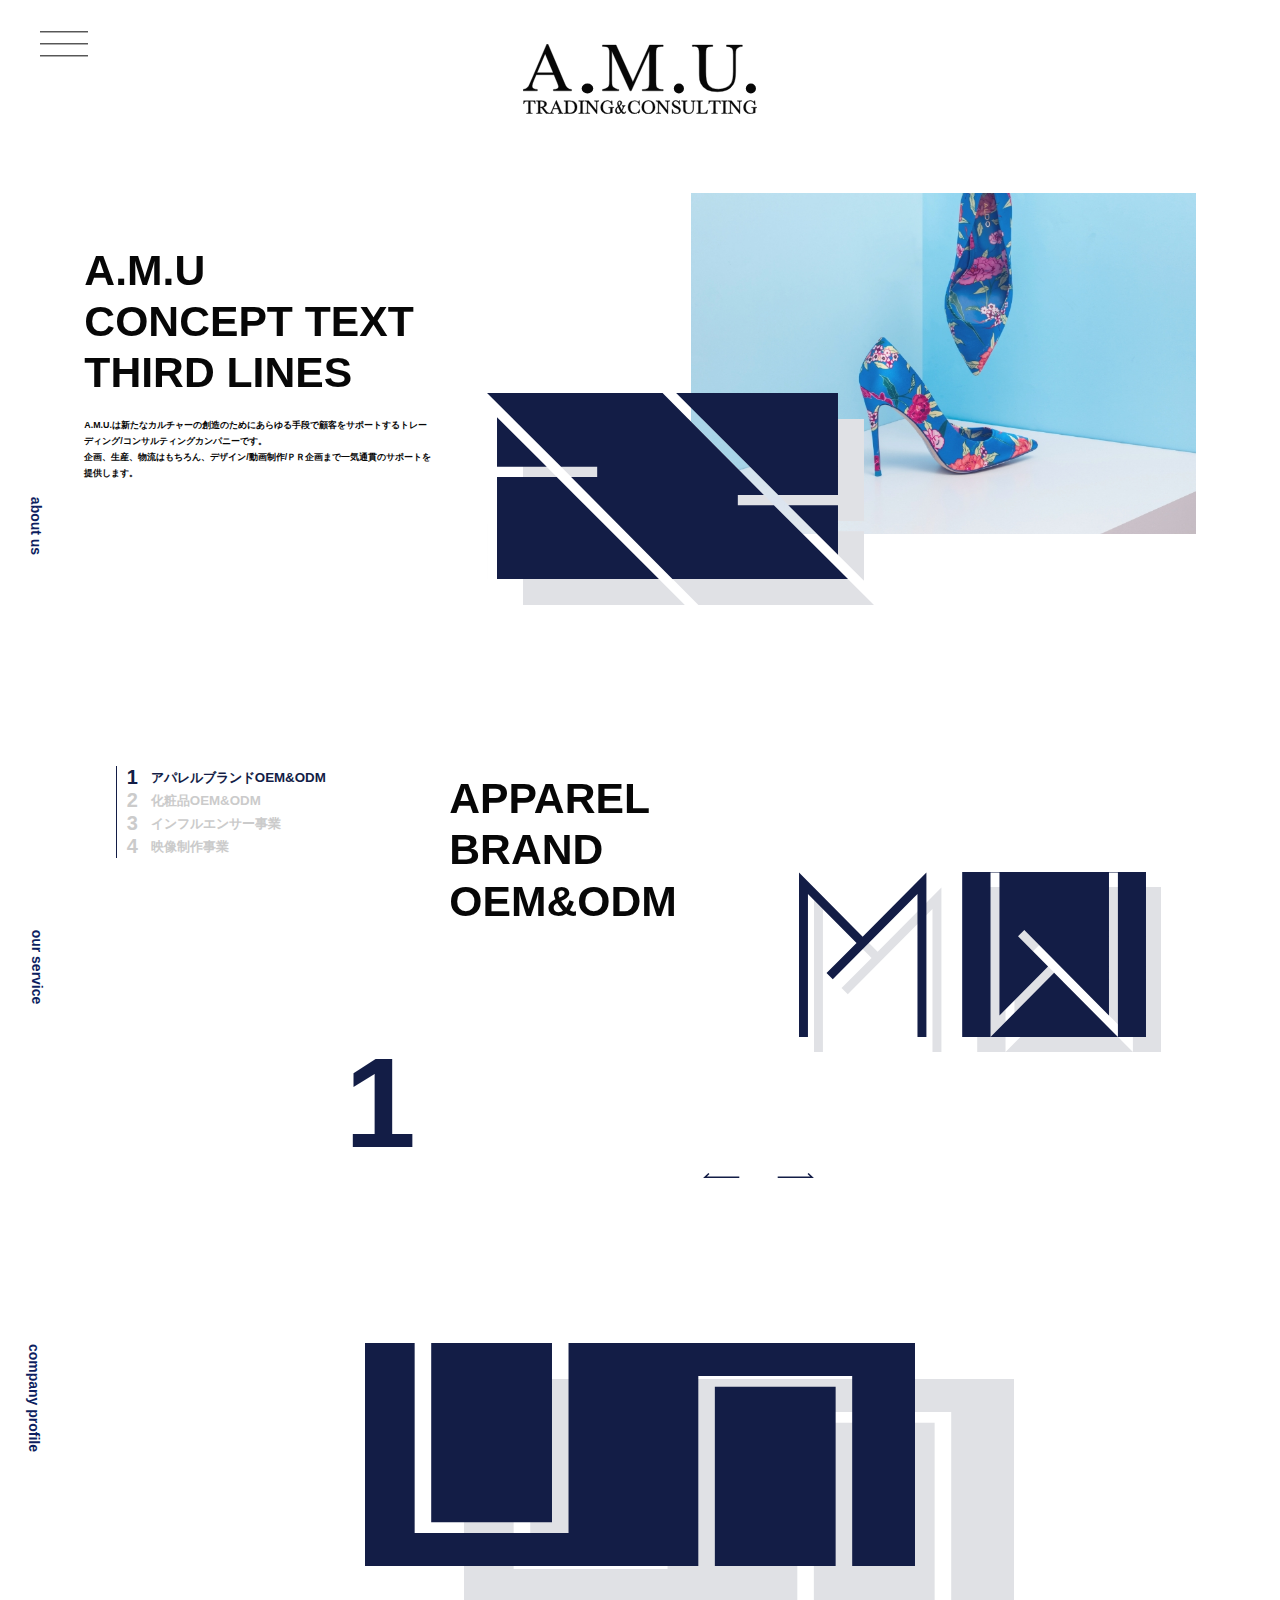
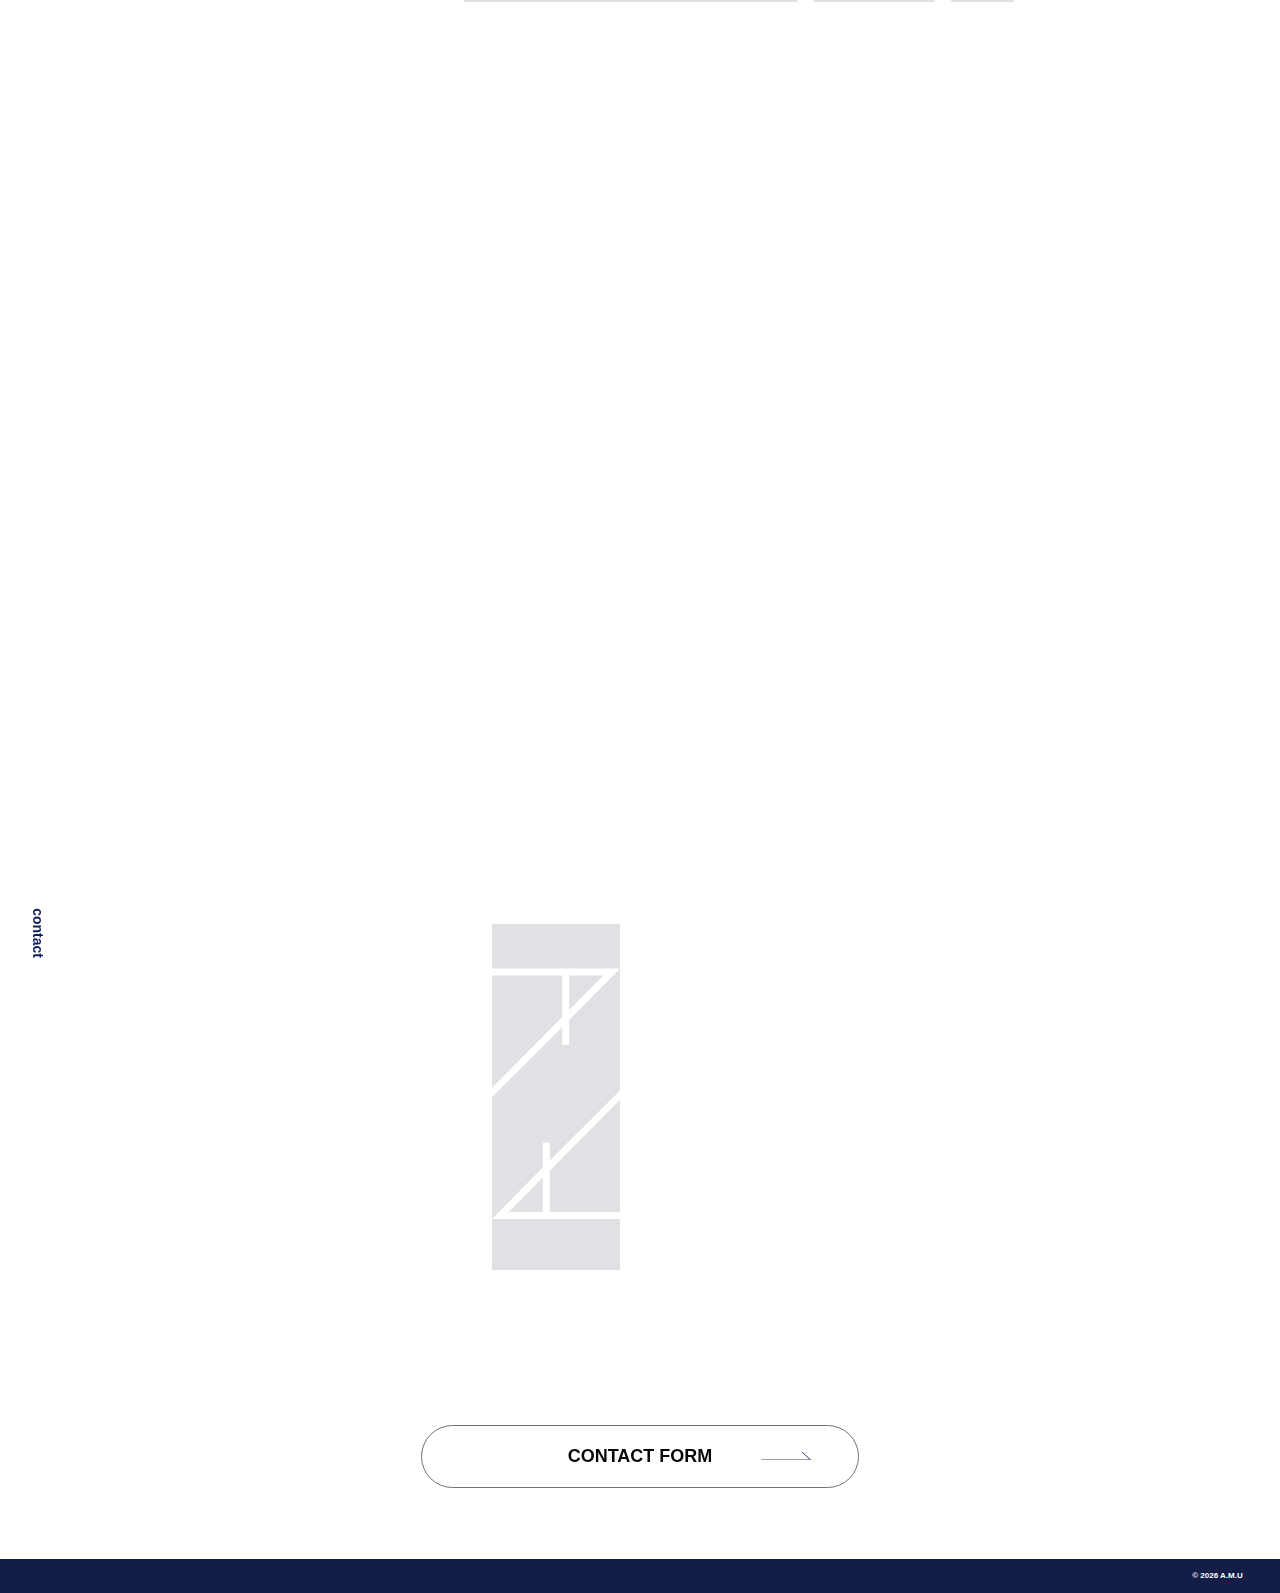
==== index.html @ b7922feb "アニメーション調整" ====
<!DOCTYPE html>
<html lang="ja" prefix="og:http://ogp.me/ns# fb:http://ogp.me/ns/fb# website:http://ogp.me/ns/website#">
<head>
    <meta charset="UTF-8">
    <meta http-equiv="X-UA-Compatible" content="IE=edge">
    <meta name="viewport" content="width=device-width, initial-scale=1.0">
    <title>A.M.U株式会社｜公式ホームページ</title>

    <link rel="stylesheet" href="assets/css/slick.css">
    <link rel="stylesheet" href="assets/css/aos.css">
    <link rel="stylesheet" href="assets/css/application.css">
    <link rel="stylesheet" href="assets/css/style.css">

    <meta name="description" content="A.M.U.は新たなカルチャーの創造のためにあらゆる手段で顧客をサポートするトレーディング/コンサルティングカンパニーです。企画、生産、物流はもちろん、デザイン/動画制作/ＰＲ企画まで一気通貫のサポートを提供します。" />
    <link rel="apple-touch-icon" sizes="180x180" href="asset/img/favicon/apple-touch-icon.png">
    <link rel="icon" type="image/png" sizes="32x32" href="asset/img/favicon/favicon-32x32.png">
    <link rel="icon" type="image/png" sizes="16x16" href="asset/img/favicon/favicon-16x16.png">
    <link rel="manifest" href="asset/img/favicon/site.webmanifest">
    <link rel="mask-icon" href="asset/img/favicon/safari-pinned-tab.svg" color="#000000">
    <meta name="msapplication-TileColor" content="#ffffff">
    <meta name="theme-color" content="#ffffff">

    <meta property="og:locale" content="ja_JP" />
    <meta property="og:type" content="website" />
    <meta property="og:title" content="A.M.U株式会社｜公式ホームページ" />
    <meta property="og:description" content="A.M.U.は新たなカルチャーの創造のためにあらゆる手段で顧客をサポートするトレーディング/コンサルティングカンパニーです。企画、生産、物流はもちろん、デザイン/動画制作/ＰＲ企画まで一気通貫のサポートを提供します。" />
    <meta property="og:url" content="index.html" />
    <meta property="og:site_name" content="A.M.U株式会社｜公式ホームページ" />
    <meta property="og:image" content="https://wevies.net/manekineko/asset/img/OGP.jpg" />
    <meta property="og:image:secure_url" content="https://wevies.net/manekineko/asset/img/OGP.jpg" />
    <meta property="og:image:width" content="1200" />
    <meta property="og:image:height" content="630" />
    <meta name="twitter:card" content="summary_large_image" />
    <meta name="twitter:description" content="A.M.U.は新たなカルチャーの創造のためにあらゆる手段で顧客をサポートするトレーディング/コンサルティングカンパニーです。企画、生産、物流はもちろん、デザイン/動画制作/ＰＲ企画まで一気通貫のサポートを提供します。" />
    <meta name="twitter:title" content="A.M.U株式会社｜公式ホームページ" />
    <meta name="twitter:image" content="https://wevies.net/manekineko/asset/img/OGP.jpg" />

    <script src="https://ajax.googleapis.com/ajax/libs/jquery/3.6.0/jquery.min.js"></script>
</head>
<body ontouchstart="">
    <header>
        <nav id="nav">
            <div class="nav_wrap">
                <a href="#"><img src="assets/img/logo_white.svg" alt="A.M.Uのロゴ"></a>

                <ul>
                    <li><a href="#">HOME</a></li>
                    <li><a href="#">CONCEPT</a></li>
                    <li><a href="#service">SERVICE</a></li>
                    <li><a href="#company">COMPANY</a></li>
                </ul>

                <a class="cta" href="contact/">CONTACT FOAM</a>

                <div class="link">
                    <a href="mailto:itou@amutc.jp">itou@amutc.jp</a>
                    <a href="tel:03-6695-6756">tel.03-6695-6756</a>
                </div>
            </div>
        </nav>
        <div id="hamburger">
            <span class="inner_line" id="line1"></span>
            <span class="inner_line" id="line2"></span>
            <span class="inner_line" id="line3"></span>
        </div>  
    </header>

    <main>
        <section id="about">
            <h1><img src="assets/img/logo_black.svg" alt="A.M.Uのロゴ"></h1>
            <div class="wrap">
                <div class="left">
                    <h2 data-aos="fade-up" data-aos-duration="1500" data-aos-easing="ease-out">
                        A.M.U
                        <br/>CONCEPT TEXT
                        <br/>THIRD LINES 
                    </h2>
                    <p>A.M.U.は新たなカルチャーの創造のためにあらゆる手段で顧客をサポートするトレーディング/コンサルティングカンパニーです。
                        <br/>企画、生産、物流はもちろん、デザイン/動画制作/ＰＲ企画まで一気通貫のサポートを提供します。</p>
                </div>

                <div class="right" data-aos="fade-left" data-aos-duration="1500" data-aos-easing="ease-out">

                </div>
            </div>
        </section>

        <section id="service">
            <div class="slider">
                <div class="slide slide01">
                    <div class="left">
                        <h2 data-aos="fade-left" data-aos-duration="500" data-aos-easing="ease-out">
                            APPAREL
                            <br/>BRAND
                            <br/>OEM&ODM
                        </h2>
                        <img data-aos="fade-left" data-aos-delay="100" data-aos-duration="500" data-aos-easing="ease-out" src="assets/img/slide001.jpg" alt="アパレルブランドOEM&ODM">
                    </div>
                    <div class="right">
                        <img class="pc_only" src="assets/img/service_symbol.svg" alt="アパレルブランドOEM&ODM">
                        <p data-aos="fade-up" data-aos-duration="1000" data-aos-easing="ease-out">アパレルにおける総合的なパートナーカンパニーです。OEMにおいては、国内外の生産拠点やデザイナーとの連携により商品の長期的な安定供給を実現しています。また、新規ブランドの立ち上げ支援、生産、デザイン、物流、PRまでの総合的なコンサルティングを行なっています。</p>
                    </div>
                </div>

                <div class="slide slide02">
                    <div class="left">
                        <h2 data-aos="fade-left" data-aos-duration="500" data-aos-easing="ease-out">
                            COSMETICS
                            <br/>BRAND
                            <br/>OEM&ODM
                        </h2>
                        <img data-aos="fade-left" data-aos-delay="100" data-aos-duration="500" data-aos-easing="ease-out"  src="assets/img/slide002.jpg" alt="化粧品OEM&ODM">
                    </div>
                    <div class="right">
                        <img class="pc_only" src="assets/img/service_symbol.svg" alt="化粧品OEM&ODM">
                        <p data-aos="fade-up" data-aos-duration="1000" data-aos-easing="ease-out">「D2Cブランド様をメインに、コンセプトヒアリングから製造、薬事チェックなども含めた総合的な支援が可能です。豊富な実績に基づいた「売れる」ためのものづくりを小ロットから可能にしています。」</p>
                    </div>
                </div>

                <div class="slide slide03">
                    <div class="left">
                        <h2 data-aos="fade-left" data-aos-duration="500" data-aos-easing="ease-out">
                            INFLUENCER
                            <br/>ARRANGE
                            <br/>MENT
                        </h2>
                        <img data-aos="fade-left" data-aos-delay="100" data-aos-duration="500" data-aos-easing="ease-out"  src="assets/img/slide003.jpg" alt="インフルエンサー事業">
                    </div>
                    <div class="right">
                        <img class="pc_only" src="assets/img/service_symbol.svg" alt="インフルエンサー事業">
                        <p data-aos="fade-up" data-aos-duration="1000" data-aos-easing="ease-out">企業様、広告主様・広告代理店様、各種イベントなどからの様々なキャスティングのオーダーに適したインフルエンサーを活用し、キャスティング・プロモーションを実現させます。</p>
                    </div>
                </div>

                <div class="slide slide04">
                    <div class="left">
                        <h2 data-aos="fade-left" data-aos-duration="500" data-aos-easing="ease-out">
                            VIDEO
                            <br/>CREATER
                            <br/>EDITER
                        </h2>
                        <img data-aos="fade-left" data-aos-delay="100" data-aos-duration="500" data-aos-easing="ease-out"  src="assets/img/slide003.jpg" alt="映像制作事業">
                    </div>
                    <div class="right">
                        <img class="pc_only" src="assets/img/service_symbol.svg" alt="映像制作事業">
                        <p data-aos="fade-up" data-aos-duration="1000" data-aos-easing="ease-out">自社チャンネル「土曜ミレニアル」の運営をはじめとするYouTube向けの動画作成、SNS向けの効果的な映像制作を行なっております。テレビ番組などの制作実績も豊富な自社制作チームが、価値を最大化するコンテンツを制作します。</p>
                        <a data-aos="fade-up" data-aos-duration="1000" data-aos-easing="ease-out" href="https://www.youtube.com/user/champara2335" target="blank" rel="noopener noreferrer"><img src="assets/img/youtube.svg" alt="土曜ミレニアル">土曜ミレニアル</a>
                    </div>
                </div>
            </div>
        </section>

        <section id="company">
            <img class="pc_only" src="assets/img/company_symbol.svg" alt="A.M.U COMPANY DETAILES">
            <div class="title">
                <h2 data-aos="fade-right" data-aos-duration="1500" data-aos-easing="ease-out">
                    A.M.U
                    <br/>COMPANY
                    <br/>DETAILES 
                </h2>

                <picture data-aos="fade-left" data-aos-duration="1500" data-aos-easing="ease-out">
                    <img src="assets/img/company_img.jpg" alt="A.M.Uの会社概要">
                </picture>
            </div>

            <div class="wrap" data-aos="fade-up" data-aos-duration="1000" data-aos-easing="ease-out" data-aos-delay="500" >
                <div>
                    <h3>社名</h3>
                    <p>株式会社 A.M.U. <br class="sp_only"/>TRADING&CONSULTING</p>
                </div>
                <div>
                    <h3>代表取締役</h3>
                    <p>久保田 篤喜</p>
                </div>
                <div>
                    <h3>住所</h3>
                    <p>東京都港区浜松町2-2-15 <br class="sp_only"/>浜松町ダイヤビル2F</p>
                </div>
                <div>
                    <h3>TEL</h3>
                    <p>03-6695-6756</p>
                </div>
                <div>
                    <h3>設立</h3>
                    <p>2020/8/21</p>
                </div>
                <!-- <div>
                    <h3>資本金</h3>
                    <p>100円</p>
                </div>
                <div>
                    <h3>従業員数</h3>
                    <p>1名</p>
                </div> -->
                <div>
                    <h3>事業内容</h3>
                    <p>
                        アパレル事業/コスメ・化粧品事業/<br class="sp_only"/>インフルエンサー事業/<br class="pc_only"/>映像制作事業
                    </p>
                </div>
                <div>
                    <h3>主要取引先</h3>
                    <p>
                        株式会社yutori<span class="pc_inline">、</span><br class="pc_only"/>株式会社MOVE<span class="pc_inline">、</span><br class="sp_only"/>株式会社GIVIN
                        <br/>コミュニティクリエーション株式会社<span class="pc_inline">、</span><br class="sp_only"/>AnyMind Group株式会社
                    </p>
                </div>
            </div>
        </section>

        <section id="contact">
            <div class="left">
                <h2 data-aos="fade-right" data-aos-duration="1500" data-aos-easing="ease-out">
                    A.M.U
                    <br/>with
                    <br/>us
                </h2>
                <picture data-aos="fade-left" data-aos-duration="1500" data-aos-easing="ease-out">
                    <source srcset="assets/img/contact_img.jpg" media="(min-width: 767px)" />
                    <img src="assets/img/contact_sp_img.jpg" alt="お問い合わせ">
                </picture>
            </div>
            
            <div class="right" data-aos="fade-up" data-aos-duration="1500" data-aos-easing="ease-out" data-aos-delay="250">
                <div>
                    <a href="mailto:itou@amutc.jp">itou@amutc.jp</a>
                    <a href="tel:03-6695-6756">tel.03-6695-6756</a>
                </div>
                <p>A.M.U.は既存事業に限らず、幅広い領域のコンサルティンを全力でおこないます。お取引のご相談やお問い合わせをお気軽にご連絡ください。</p>
            </div>
        </section>

        <a class="contact" href="contact/">CONTACT FORM</a>
    </main>
    <footer>
        <p>&copy; <script type="text/javascript">document.write(new Date().getFullYear());</script> A.M.U</p>
    </footer>

    <script type="text/javascript" src="assets/js/menu.js"></script>
    <script type="text/javascript" src="assets/js/slick.min.js"></script>
    <script type="text/javascript" src="assets/js/slider.js"></script>
    <script type="text/javascript" src="assets/js/aos.js"></script>
    <script type="text/javascript" src="assets/js/main.js"></script>
</body>
</html>
---- assets/css/application.css ----
@charset "UTF-8";
html{
    font-size: 0.5208vw;
    scroll-behavior: smooth;
    overflow-x: hidden;
}

body{
    overflow: hidden;
}

body, h1, h2, h3, h4, h5, p, ul{
    margin: 0;
    padding: 0;
    font-family: "Hiragino Sans W3", "Hiragino Kaku Gothic ProN", "ヒラギノ角ゴ ProN W3", "メイリオ", "Meiryo", "ＭＳ Ｐゴシック", "MS PGothic", sans-serif, "HGGothicE";
}

h2{
    font-size: 6.4rem;
    font-weight: bold;
    color: #070707;
    line-height: 1.2;
    font-family: Arial, Helvetica, sans-serif;
}

p{
    font-size: 1.33rem;
    color: #070707;
    line-height: 1.8;
    font-weight: bold;
}

li{
    list-style: none;
}

a{
    text-decoration: none;
}

.pc_only{
    display: block;
}

.sp_only{
    display: none;
}

.pc_inline{
    display: inline;
}

.pc_flex{
    display: flex;
}

.sp_flex{
    display: none;
}

header{
    position: fixed;
    top: 0;
    left: 0;
    padding-top: 2rem;
    padding-left: 4rem;
    z-index: 10000;
}

#hamburger {
    width: 11.2rem;
    height: 9rem;
    transition: all 1s ease-out;
    position: relative;
    z-index: 1;
}

.inner_line {
    display: block;
    position: absolute;
    right: 50%;
    transform: translate(50%, 50%);
    bottom: 50%;
    width: 7.2rem;
    height: .1rem;
    background: #070707;
    transition: all 1s ease-out;
}

/* .inner_line::before, .inner_line:after{
    position: absolute;
    content: "";
    height: .1rem;
    width: 3.2rem;
    background: #070707;
    transition: all 1s ease-out;
}

.inner_line::before{
    left: -4rem;
}

.inner_line::after{
    right: -4rem;
} */

#line1 {
    top: 30%;
}

#line2 {
    top: 50%;
}

#line3 {
    bottom: 30%;
}

.in{
    transform: translateX(-100%);
    opacity: 1 !important;
}

.line_1,.line_2,.line_3{
    background: white;
    z-index: 100;
    transition: all 1s ease-out;
}

.line_1::before,.line_2::before,.line_3::before, .line_1::after,.line_2::after,.line_3::after{
    background: white;
    transition: all 1s ease-out;
}

.line_1 {
    transform: translate(3rem, 1.75rem) rotate(-45deg);
    top: 0;
}

.line_2 {
    opacity: 0;
}

.line_3 {
    transform: translate(3rem, -1.75rem) rotate(45deg);
    bottom: 0;
}

#nav{
    padding: 0;
    position: fixed;
    width: 100%;
    height: 100vh;
    right: -100%;
    top:  0;
    background: #131D46;
    transition: all .7s ease-in-out;
    z-index: 1;
    opacity: 0;
    overflow: hidden;
    box-shadow: inset 0 .3rem .6rem rgba(0, 0, 0, 16%);
}

#nav .nav_wrap{
    width: 25.31%;
    margin: 6.58rem auto;
}

#nav .nav_wrap img{
    width: 35rem;
    margin-bottom: 11.5rem;
    margin-left: 50%;
    transform: translateX(-50%);
}

#nav .nav_wrap ul{
    width: fit-content;
    margin: auto;
    transform: translateX(2rem);
}

#nav .nav_wrap ul li{
    margin-bottom: 6.3rem;
    transition: all .2s ease-in-out;
    position: relative;
}

#nav .nav_wrap ul li:hover{
    opacity: .5;
    transition: all .3s ease-in-out;
}

#nav .nav_wrap ul li::before{
    position: absolute;
    font-size: 1.6rem;
    font-weight: bold;
    font-family: Arial, Helvetica, sans-serif;
    color: white;
    transform: rotateZ(90deg) translate(-25%, 25%);
    top: 50%;
    left: -5.5rem;
    width: min-content;
}

#nav .nav_wrap ul li:first-child::before{
    content: "site\Ahome";
}

#nav .nav_wrap ul li:nth-child(2)::before{
    content: "about\Aus";
}

#nav .nav_wrap ul li:nth-child(3)::before{
    content: "our\Aservice";
}

#nav .nav_wrap ul li:last-child::before{
    content: "company\Aprofile";
}

#nav .nav_wrap ul li a{
    font-size: 4.9rem;
    font-family: "游明朝", YuMincho, "Hiragino Mincho ProN W3", "ヒラギノ明朝 ProN W3", "Hiragino Mincho ProN", "HG明朝E", "ＭＳ Ｐ明朝", "ＭＳ 明朝", serif;
    color: white;
    font-weight: normal;
}

#nav .nav_wrap .cta{
    display: block;
    text-align: center;
    width: 100%;
    background: white;
    padding: 2.4rem 0;
    font-size: 2rem;
    font-weight: bold;
    font-family: Arial, Helvetica, sans-serif;
    color: #131D46;
    border-radius: 5rem;
    position: relative;
    margin-bottom: 4rem;
    border: solid .15rem #131D46;
    transition: all .2s ease-in-out;
}

#nav .nav_wrap .cta:hover{
    color: white;
    background: #131D46;
    border: solid .15rem white;
    transition: all .3s ease-in-out;
}

#nav .nav_wrap .cta::before{
    position: absolute;
    content: "";
    width: 6.36rem;
    height: 1.1rem;
    top: 50%;
    right: 4rem;
    transform: translateY(-50%);
    background: url("../img/arrow.svg")no-repeat center center/contain;
    transition: all .2s ease-in-out;
}

#nav .nav_wrap .cta:hover::before{
    background: url("../img/arrow_white.svg")no-repeat center center/contain;
    transition: all .3s ease-in-out;
    right: 2.5rem;
}

#nav .nav_wrap .link{
    display: flex;
    justify-content: center;
    align-items: center;
}

#nav .nav_wrap .link a{
    font-size: 2rem;
    font-weight: bold;
    color: white;
    font-family: Arial, Helvetica, sans-serif;
    transition: all .2s ease-in-out;
}

#nav .nav_wrap .link a:hover{
    opacity: .5;
    transition: all .3s ease-in-out;
}

#nav .nav_wrap .link a:first-child{
    margin-right: 3.15rem;
    padding-right: 3.15rem;
    border-right: solid .15rem white;
}

footer{
    background: #131D46;
    padding: 1.5rem 0;
}

footer p{
    font-size: 1.2rem;
    font-weight: bold;
    text-align: right;
    margin-right: 5.6rem;
    color: white;
    font-family: Arial, Helvetica, sans-serif;
}

@media screen and (max-width: 1024px){
    #nav .nav_wrap ul li::before{
        left: -8rem;
    }

}

@media screen and (max-width: 767px){
    html{
        font-size: 2.667vw;
    }

    h2{
        font-size: 2.8rem;
    }

    p{
        font-size: 1.3rem;
    }

    .pc_only{
        display: none !important;
    }
    
    .sp_only{
        display: block;
    }

    .pc_flex{
        display: none !important;
    }

    .sp_flex{
        display: flex;
    }

    .pc_inline{
        display: none;
    }

    .sp_inline{
        display: inline;
    }

    header{
        padding-top: 0;
        padding-left: 1.25rem;
    }
    
    #hamburger {
        width: 4.9rem;
        height: 4rem;
    }

    .inner_line{
        width: 1.4rem;
    }

    .inner_line::before, .inner_line:after{
        width: 1.4rem;
    }

    .inner_line::before{
        left: -2rem;
    }

    .inner_line::after{
        right: -2rem;
    }

    .line_1{
        transform: translate(1rem, 1.7rem) rotate(-45deg);
    }

    .line_3 {
        transform: translate(1rem, .2rem) rotate(45deg);
    }

    #nav .nav_wrap{
        width: 85.33%;
        margin: 4.85rem auto;
    }

    #nav .nav_wrap img{
        width: 16.224rem;
        margin-bottom: 5rem;
    }

    #nav .nav_wrap ul li{
        margin-bottom: 4.2rem;
    }

    #nav .nav_wrap ul li a{
        font-size: 2.7rem;
    }

    #nav .nav_wrap ul li::before{
        font-size: 1.2rem;
        left: -4.5rem;
    }

    #nav .nav_wrap .cta{
        padding: 1.25rem 0;
        font-size: 1.2rem;
        width: 90%;
        margin: 0 auto 5.15rem;
    }

    #nav .nav_wrap .cta::before{
        width: 3.6rem;
        height: .6rem;
        right: 2.5rem;
    }

    #nav .nav_wrap .link a{
        font-size: 1.4rem;
    }

    #nav .nav_wrap .link a:first-child{
        margin-right: 1.35rem;
        padding-right: 1.35rem;
        border-right: solid 0.05rem white;
    }

    footer{
        background: none;
        padding: .9rem 0;
    }

    footer p{
        color: #070707;
        margin-right: 1.2rem;
    }
}
---- assets/css/style.css ----
@charset "UTF-8";

#about{
    margin: 6.58rem 0 34.8rem;
    position: relative;
}

#about::before{
    content: "about us";
    position: absolute;
    font-size: 2.1rem;
    font-weight: bold;
    font-family: Arial, Helvetica, sans-serif;
    color: #0D1E5F;
    transform: rotateZ(90deg);
    bottom: 0;
    left: 1rem;
}

#about h1{
    display: flex;
    justify-content: center;
    align-items: center;
    width: 100%;
    margin-bottom: 11.77rem;
}

#about h1 img{
    width: 35.1rem;
}

#about .wrap{
    width: 86.82%;
    margin: auto;
    display: flex;
    justify-content: space-between;
    align-items: center;
}

#about .wrap .left{
    width: 31.55%;
}

#about .wrap .left h2{
    margin-bottom: 3rem;
}

#about .wrap .right{
    width: 75.7rem;
    height: 51.2rem;
    background: url("../img/about_img.jpg")no-repeat center center/cover;
    position: relative;
}

#about .wrap .right::before{
    content: "";
    position: absolute;
    width: 54.3rem;
    height: 27.95rem;
    top: 30rem;
    left: -30.7rem;
    filter: drop-shadow(4rem 4rem #E0E1E5);
    background: url("../img/about_symbol.svg")no-repeat center center/contain;
}

/* service */
#service{
    margin-bottom: 28.6rem;
    position: relative;
}

#service::before{
    content: "our service";
    position: absolute;
    font-size: 2.1rem;
    font-weight: bold;
    font-family: Arial, Helvetica, sans-serif;
    color: #0D1E5F;
    transform: rotateZ(90deg);
    top: 50%;
    left: 0;

}

#service .slider{
    width: 64.9%;
    margin-right: 0;
    margin-left: auto;
}

#service .slider .slick-list{
    overflow: visible;
}

#service .slider .slide{
    display: flex;
    justify-content: flex-start;
    align-items: flex-end;
    position: relative;
    transition: all .5s ease-in-out;
}

#service .slider .slide::before{
    position: absolute;
    font-size: 19.2rem;
    color: #131D46;
    font-family: Arial, Helvetica, sans-serif;
    font-weight: bold;
    bottom: 1rem;
    left: -15.7rem;
    transform: translateY(25%);
}

#service .slider .slide01::before{
    content: "1";
}

#service .slider .slide02::before{
    content: "2";
}

#service .slider .slide03::before{
    content: "3";
}

#service .slider .slide04::before{
    content: "4";
}

.slick-arrow{
    background: none;
    border: none;
}

.slick-arrow:before{
    content:"";
    position: absolute;
    width: 5.59rem;
    height: 3rem;
    bottom: -5rem;
    left: 35%;
    cursor: pointer;
}

.slick-next:before{
    background: url("../img/slide_next.svg")no-repeat center center/contain;
    transform: translateX(100%);
}

.slick-prev:before{
    background: url("../img/slide_prev.svg")no-repeat center center/contain;
    transform: translateX(-100%);
}

.slick-dots{
    border-left: solid .25rem #131D46;
    padding-left: 1.45rem;
    position: absolute;
    top: 0;
    left: -50rem;
}

.slick-dots li button{
    background: none;
    border: none;
    padding: 0;
    cursor: pointer;
}

.slick-dots li button:before{
    font-size: 3rem;
    font-weight: bold;
    color: #CBCBCB;
    font-family: "Hiragino Sans W3", "Hiragino Kaku Gothic ProN", "ヒラギノ角ゴ ProN W3", "メイリオ", "Meiryo", "ＭＳ Ｐゴシック", "MS PGothic", sans-serif, "HGGothicE";
    transition: all .2s ease-in-out;
}

.slick-dots li:nth-of-type(1) button:before{
    content: "1";
}
.slick-dots li:nth-of-type(2) button:before{
    content: "2";
}
.slick-dots li:nth-of-type(3) button:before{
    content: "3";
}
.slick-dots li:nth-of-type(4) button:before{
    content: "4";
}

.slick-dots li button:after{
    font-size: 2rem;
    font-weight: bold;
    color: #CBCBCB;
    vertical-align: text-bottom;
    font-family: "Hiragino Sans W3", "Hiragino Kaku Gothic ProN", "ヒラギノ角ゴ ProN W3", "メイリオ", "Meiryo", "ＭＳ Ｐゴシック", "MS PGothic", sans-serif, "HGGothicE";
    transition: all .2s ease-in-out;
}

.slick-dots li:nth-of-type(1) button:after{
    content: "　アパレルブランドOEM&ODM";
}
.slick-dots li:nth-of-type(2) button:after{
    content: "　化粧品OEM&ODM";
}
.slick-dots li:nth-of-type(3) button:after{
    content: "　インフルエンサー事業";
}
.slick-dots li:nth-of-type(4) button:after{
    content: "　映像制作事業";
}

.slick-dots .slick-active button::before, .slick-dots .slick-active button::after{
    color: #131D46;
    transition: all .3s ease-in-out;
}

#service .slider .slide .left{
    margin-right: 7.5rem;
}

#service .slider .slide .left h2{
    margin-bottom: 2.6rem;
}

#service .slider .slide .left img{
    width: 45rem;
}

#service .slider .slide .right{
    width: 51.95rem;
}

#service .slider .slide .right > img{
    width: 100%;
    margin-bottom: 6.74rem;
    filter: drop-shadow(2.4rem 2.4rem #E0E1E5);
}

#service .slider .slide .right a{
    font-size: 1.33rem;
    font-weight: bold;
    color: #0D1E5F;
    display: none;
    margin-top: 2rem;
    transition: all .2s ease-in-out;
}

#service .slider .slide04 .right a{
    display: block;
}

#service .slider .slide .right a:hover{
    opacity: .5;
    transition: all .3s ease-in-out;
}

#service .slider .slide .right a > img{
    display: inline;
    vertical-align: middle;
    margin-right: 1.13rem;
    width: 2.475rem;
}

/* company */
#company{
    margin-bottom: 11.8rem;
    display: flex;
    justify-content: center;
    align-items: center;
    flex-direction: column;
    position: relative;
}

#company::before{
    position: absolute;
    content: "company profile";
    font-size: 2.1rem;
    font-weight: bold;
    font-family: Arial, Helvetica, sans-serif;
    color: #0D1E5F;
    transform: rotateZ(90deg);
    top: 7rem;
    left: -3rem;
}

#company > img{
    width: 82.41rem;
    margin-bottom: 1.96rem;
    filter: drop-shadow(15rem 5.5rem #E0E1E5);
}

#company .title{
    width: 75%;
    display: flex;
    justify-content: flex-start;
    align-items: flex-end;
    margin-bottom: 7.5rem;
}

#company .title img{
    width: 28.8rem;
    margin-left: 24.5rem;
}

#company .wrap{
    width: 42.95%;
}

#company .wrap div{
    display: flex;
    justify-content: flex-start;
    align-items: flex-start;
    width: 100%;
    padding-bottom: 2rem;
    border-bottom: solid .1rem #707070;
    margin-bottom: 2rem;
}

#company .wrap div h3{
    font-size: 2rem;
    font-weight: bold;
    width: 18.6rem;
    color: #070707;
    line-height: 2.5;
}

#company .wrap div p{
    font-size: 2rem;
    font-weight: bold;
    line-height: 2.5;
}

/* contact */

#contact{
    margin-bottom: 11.5rem;
    position: relative;
    display: flex;
    justify-content: center;
    align-items: flex-end;
}

#contact::before{
    position: absolute;
    content: "contact";
    font-size: 2.1rem;
    font-weight: bold;
    font-family: Arial, Helvetica, sans-serif;
    color: #0D1E5F;
    transform: rotateZ(90deg);
    left: 2rem;
    top: 2rem;
}

#contact .left{
    position: relative;
}

#contact .left::before{
    position: absolute;
    content: "";
    width: 19.3rem;
    height: 55.7rem;
    top: 0;
    right: -16.34rem;
    background: url("../img/contact_symbol.svg")no-repeat center center/contain;
}

#contact .left h2{
    margin-bottom: 2.1rem;
}

#contact .left img{
    width: 28.4rem;
}

#contact .right{
    width: 30%;
    margin-left: 9.4rem;
}

#contact .right div{
    display: flex;
    justify-content: center;
    align-items: flex-start;
    flex-direction: column;
    margin-bottom: 1.8rem;
    margin-left: 25%
}

#contact .right div a{
    font-size: 4rem;
    font-weight: bold;
    color: #070707;
    font-family: Arial, Helvetica, sans-serif;
}

.contact{
    font-size: 2.7rem;
    font-weight: bold;
    color: #070707;
    display: block;
    width: 65.4rem;
    padding: 3rem 0;
    border: solid .15rem #707070;
    text-align: center;
    border-radius: 5rem;
    margin-bottom: 10.7rem;
    margin-left: 50%;
    transform: translateX(-50%);
    position: relative;
    transition: all .2s ease-in-out;
    font-family: Arial, Helvetica, sans-serif;
}

.contact::before{
    position: absolute;
    content: "";
    width: 8.152rem;
    height: 1.356rem;
    top: 50%;
    right: 6.62rem;
    transform: translateY(-50%);
    background: url("../img/arrow.svg")no-repeat center center/contain;
    transition: all .3s ease-in-out;
}

.contact:hover{
    background: #070707;
    color: white;
    transition: all .3s ease-in-out;
}

.contact:hover::before{
    right: 3rem;
    transition: all .3s ease-in-out;
    background: url("../img/arrow_white.svg")no-repeat center center/contain;
}

@media screen and (max-width: 1024px){

}

@media screen and (max-width: 767px){
    #about{
        margin: 4.85rem 0 10.4rem;
    }

    #about::before{
        font-size: 1.2rem;
        bottom: unset;
        top: 11rem;
        left: -.75rem;
    }

    #about h1{
        margin-bottom: 4.27rem;
    }

    #about h1 img{
        width: 16.224rem;
    }

    #about .wrap{
        width: 85.33%;
        flex-direction: column-reverse;
    }

    #about .wrap .right{
        width: 24.4rem;
        height: 16.5rem;
        transform: translateX(2rem);
    }

    #about .wrap .right::before{
        width: 20.9rem;
        height: 10.75rem;
        top: unset;
        bottom: 0;
        left: unset;
        right: -2rem;
        transform: translateY(50%);
        filter: drop-shadow(2.4rem 2.4rem #E0E1E5);
    }

    #about .wrap .left{
        width: 100%;
        margin-top: 6.8rem;
    }

    #about .wrap .left h2{
        margin-bottom: 1.4rem;
    }

    /* service */

    #service{
        margin-bottom: 8.6rem;
    }

    #service::before{
        font-size: 1.2rem;
        font-weight: bold;
        font-family: Arial, Helvetica, sans-serif;
        color: #0D1E5F;
        transform: rotateZ(90deg) translateX(50%);
        top: 0;
        left: -1.5rem;
    }

    #service::after{
        content: "";
        position: absolute;
        width: 18.9rem;
        height: 8.4rem;
        top: 4.5rem;
        right: 0;
        transform: translateX(30%);
        background: url("../img/service_symbol_sp.svg")no-repeat center center/contain;
    }

    #service .slider{
        width: 85.33%;
        margin: auto;
        padding-top: 10.5rem;
    }
    
    #service .slider .slide{
        display: flex;
        justify-content: flex-start;
        align-items: flex-end;
        position: relative;
        flex-direction: column;
    }
    
    #service .slider .slide::before{
        display: none;
    }
    
    .slick-arrow:before{
        width: 3.6rem;
        height: .6rem;
        bottom: -2rem;
        left: 45%;
    }
    
    .slick-dots{
        border-left: solid .15rem #131D46;
        padding-left: .5rem;
        top: 0;
        left: 0;
    }
    
    .slick-dots li button:before{
        font-size: 2rem;
    }
    
    .slick-dots li button:after{
        font-size: 1.3rem;
    }
    
    #service .slider .slide .left{
        margin-right: auto;
        display: flex;
        justify-content: center;
        align-items: flex-end;
        margin-bottom: 2.2rem;
    }
    
    #service .slider .slide .left h2{
        margin-bottom: 0;
        margin-right: 1.4rem;
    }
    
    #service .slider .slide .left img{
        width: 18.2rem;
    }
    
    #service .slider .slide .right{
        width: 100%;
    }
    
    #service .slider .slide .right > img{
        width: 100%;
        margin-bottom: 6.74rem;
    }

    /* company */
    #company{
        margin-bottom: 11.95rem;
    }

    #company::before{
        font-size: 1.2rem;
        top: 2.5rem;
    }

    #company .title{
        width: 85.33%;
        align-items: center;
        position: relative;
        margin-bottom: 9.85rem;
    }

    #company .title::before{
        position: absolute;
        content: "";
        width: 27.16rem;
        height: 10rem;
        bottom: 0;
        left: 50%;
        filter: drop-shadow( -3.5rem 2.4rem #E0E1E5);
        transform: translate(-30%, 50%);
        background: url("../img/company_symbol.svg")no-repeat center center/contain;
    }

    #company .title img {
        width: 14.5rem;
        margin-left: 1.2rem;
    }

    #company .wrap{
        width: 87.33%;
        border-top: solid .1rem #707070;
        padding-top: 1.25rem;
    }

    #company .wrap div{
        padding-bottom: 1.25rem;
        margin-bottom: 1.25rem;
        border-bottom: solid .1rem #707070;
    }

    #company .wrap div h3{
        font-size: 1.2rem;
        width: 7rem;
    }

    #company .wrap div p{
        font-size: 1.2rem;
    }

    /* contact */

    #contact{
        flex-direction: column;
        align-items: center;
        margin-bottom: 2.1rem;
    }

    #contact::before{
        font-size: 1.2rem;
        left: -.5rem;
    }

    #contact .left{
        display: flex;
        justify-content: flex-start;
        align-items: flex-end;
        margin-bottom: 7.2rem;
        width: 87.33%;
    }

    #contact .left::before{
        width: 10rem;
        height: 27.16rem;
        right: 0;
        top: unset;
        bottom: 0;
        transform: translate(25%, -10%);
    }

    #contact .left h2{
        margin-bottom: 0;
        transform: translateY(50%);
        margin-right: 5.5rem;
        margin-left: .5rem;
    }

    #contact .left img{
        width: 13.3rem;
    }

    #contact .right{
        width: 87.33%;
        margin: auto;
        display: flex;
        justify-content: center;
        align-items: flex-start;
        flex-direction: column-reverse;
    }

    #contact .right div{
        margin-top: 3.4rem;
        margin-bottom: auto;
        align-items: flex-start;
        margin-left: 0;
    }

    #contact .right div a{
        font-size: 2.8rem;
    }

    .contact{
        font-size: 1.2rem;
        width: 76.8%;
        padding: 1.25rem 0;
        border: solid .05rem #707070;
        margin-bottom: 3rem;
    }

    .contact::before{
        width: 3.591rem;
        height: .6rem;
        right: 3rem;
    }

    .contact:hover::before{
        right: 1rem;
    }
}
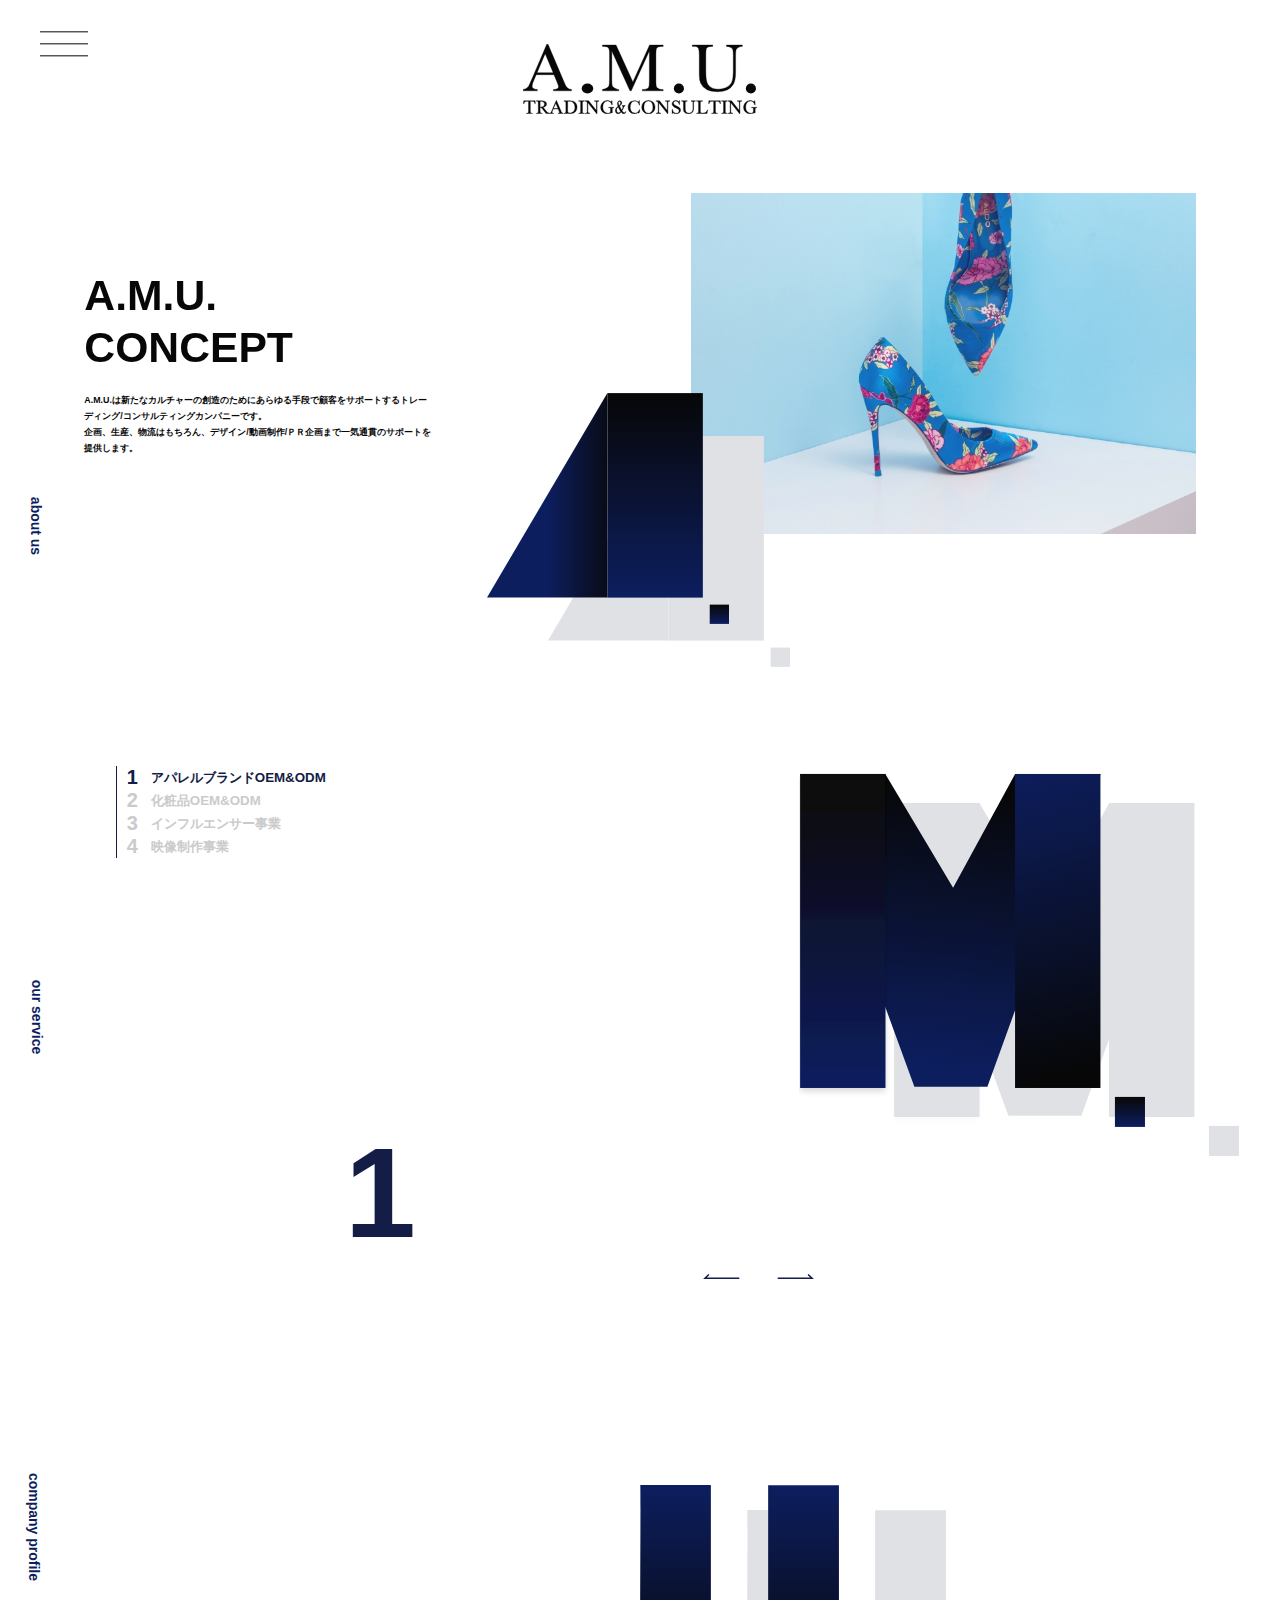
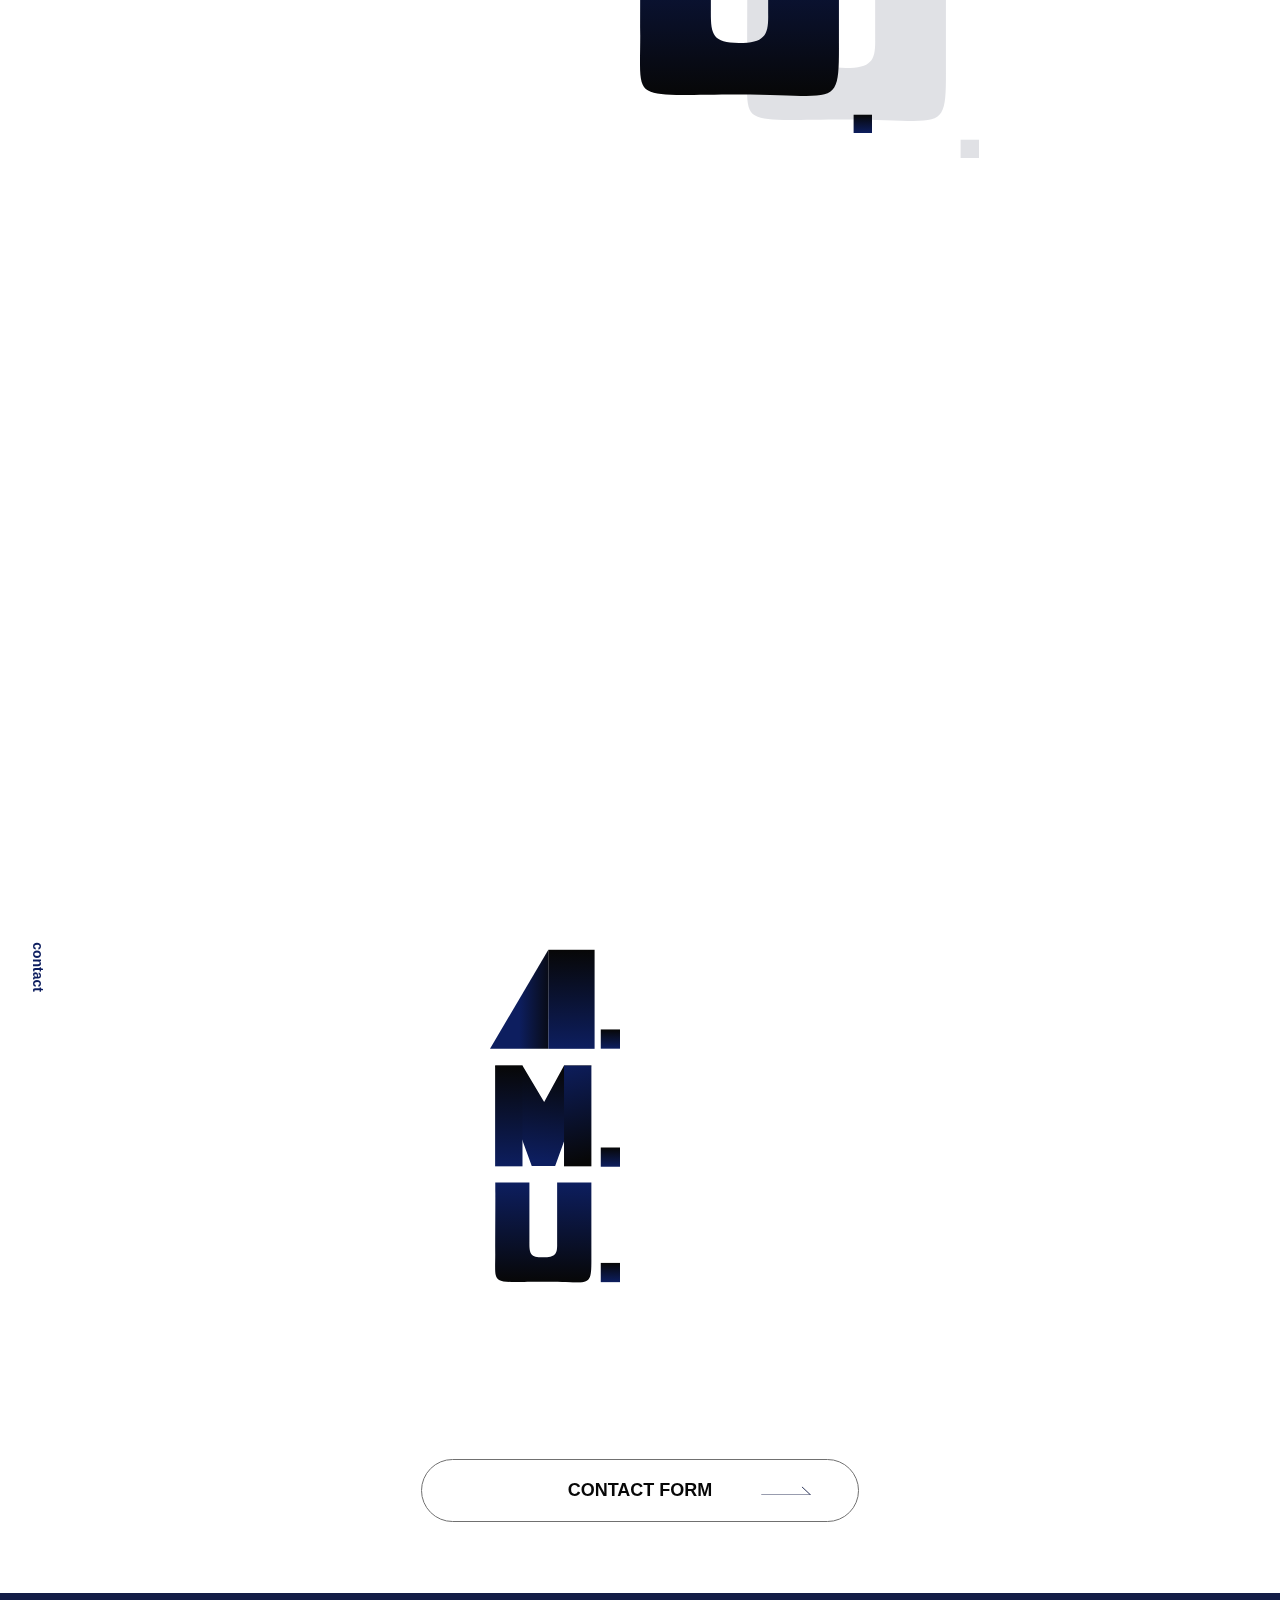
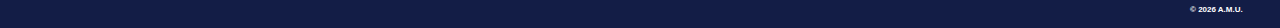
==== commit 1bb68a6c: "修正点反映" ====
--- a/index.html
+++ b/index.html
@@ -4,7 +4,7 @@
     <meta charset="UTF-8">
     <meta http-equiv="X-UA-Compatible" content="IE=edge">
     <meta name="viewport" content="width=device-width, initial-scale=1.0">
-    <title>A.M.U株式会社｜公式ホームページ</title>
+    <title>A.M.U.株式会社｜公式ホームページ</title>
 
     <link rel="stylesheet" href="assets/css/slick.css">
     <link rel="stylesheet" href="assets/css/aos.css">
@@ -22,17 +22,17 @@
 
     <meta property="og:locale" content="ja_JP" />
     <meta property="og:type" content="website" />
-    <meta property="og:title" content="A.M.U株式会社｜公式ホームページ" />
+    <meta property="og:title" content="A.M.U.株式会社｜公式ホームページ" />
     <meta property="og:description" content="A.M.U.は新たなカルチャーの創造のためにあらゆる手段で顧客をサポートするトレーディング/コンサルティングカンパニーです。企画、生産、物流はもちろん、デザイン/動画制作/ＰＲ企画まで一気通貫のサポートを提供します。" />
     <meta property="og:url" content="index.html" />
-    <meta property="og:site_name" content="A.M.U株式会社｜公式ホームページ" />
+    <meta property="og:site_name" content="A.M.U.株式会社｜公式ホームページ" />
     <meta property="og:image" content="https://wevies.net/manekineko/asset/img/OGP.jpg" />
     <meta property="og:image:secure_url" content="https://wevies.net/manekineko/asset/img/OGP.jpg" />
     <meta property="og:image:width" content="1200" />
     <meta property="og:image:height" content="630" />
     <meta name="twitter:card" content="summary_large_image" />
     <meta name="twitter:description" content="A.M.U.は新たなカルチャーの創造のためにあらゆる手段で顧客をサポートするトレーディング/コンサルティングカンパニーです。企画、生産、物流はもちろん、デザイン/動画制作/ＰＲ企画まで一気通貫のサポートを提供します。" />
-    <meta name="twitter:title" content="A.M.U株式会社｜公式ホームページ" />
+    <meta name="twitter:title" content="A.M.U.株式会社｜公式ホームページ" />
     <meta name="twitter:image" content="https://wevies.net/manekineko/asset/img/OGP.jpg" />
 
     <script src="https://ajax.googleapis.com/ajax/libs/jquery/3.6.0/jquery.min.js"></script>
@@ -67,13 +67,12 @@
 
     <main>
         <section id="about">
-            <h1><img src="assets/img/logo_black.svg" alt="A.M.Uのロゴ"></h1>
+            <h1><img src="assets/img/logo_black.svg" alt="A.M.U.のロゴ"></h1>
             <div class="wrap">
                 <div class="left">
                     <h2 data-aos="fade-up" data-aos-duration="1500" data-aos-easing="ease-out">
-                        A.M.U
-                        <br/>CONCEPT TEXT
-                        <br/>THIRD LINES 
+                        A.M.U.
+                        <br/>CONCEPT
                     </h2>
                     <p>A.M.U.は新たなカルチャーの創造のためにあらゆる手段で顧客をサポートするトレーディング/コンサルティングカンパニーです。
                         <br/>企画、生産、物流はもちろん、デザイン/動画制作/ＰＲ企画まで一気通貫のサポートを提供します。</p>
@@ -151,16 +150,16 @@
         </section>
 
         <section id="company">
-            <img class="pc_only" src="assets/img/company_symbol.svg" alt="A.M.U COMPANY DETAILES">
+            <img class="pc_only" src="assets/img/company_symbol.svg" alt="A.M.U. COMPANY DETAILES">
             <div class="title">
                 <h2 data-aos="fade-right" data-aos-duration="1500" data-aos-easing="ease-out">
-                    A.M.U
+                    A.M.U.
                     <br/>COMPANY
                     <br/>DETAILES 
                 </h2>
 
                 <picture data-aos="fade-left" data-aos-duration="1500" data-aos-easing="ease-out">
-                    <img src="assets/img/company_img.jpg" alt="A.M.Uの会社概要">
+                    <img src="assets/img/company_img.jpg" alt="A.M.U.の会社概要">
                 </picture>
             </div>
 
@@ -202,7 +201,7 @@
                 <div>
                     <h3>主要取引先</h3>
                     <p>
-                        株式会社yutori<span class="pc_inline">、</span><br class="pc_only"/>株式会社MOVE<span class="pc_inline">、</span><br class="sp_only"/>株式会社GIVIN
+                        株式会社yutori<span class="pc_inline">、</span><br class="sp_only"/>株式会社MOVE<span class="pc_inline">、</span><br class="sp_only"/>株式会社GIVIN
                         <br/>コミュニティクリエーション株式会社<span class="pc_inline">、</span><br class="sp_only"/>AnyMind Group株式会社
                     </p>
                 </div>
@@ -212,7 +211,7 @@
         <section id="contact">
             <div class="left">
                 <h2 data-aos="fade-right" data-aos-duration="1500" data-aos-easing="ease-out">
-                    A.M.U
+                    A.M.U.
                     <br/>with
                     <br/>us
                 </h2>
@@ -227,14 +226,14 @@
                     <a href="mailto:itou@amutc.jp">itou@amutc.jp</a>
                     <a href="tel:03-6695-6756">tel.03-6695-6756</a>
                 </div>
-                <p>A.M.U.は既存事業に限らず、幅広い領域のコンサルティンを全力でおこないます。お取引のご相談やお問い合わせをお気軽にご連絡ください。</p>
+                <p>A.M.U.は既存事業に限らず、幅広い領域のコンサルティングを全力でおこないます。お取引のご相談やお問い合わせをお気軽にご連絡ください。</p>
             </div>
         </section>
 
         <a class="contact" href="contact/">CONTACT FORM</a>
     </main>
     <footer>
-        <p>&copy; <script type="text/javascript">document.write(new Date().getFullYear());</script> A.M.U</p>
+        <p>&copy; <script type="text/javascript">document.write(new Date().getFullYear());</script> A.M.U.</p>
     </footer>
 
     <script type="text/javascript" src="assets/js/menu.js"></script>
--- a/assets/css/style.css
+++ b/assets/css/style.css
@@ -48,24 +48,24 @@
 #about .wrap .right{
     width: 75.7rem;
     height: 51.2rem;
-    background: url("../img/about_img.jpg")no-repeat center center/cover;
+    background: url("../img/about_img.jpg") no-repeat center center/cover;
     position: relative;
 }
 
 #about .wrap .right::before{
     content: "";
     position: absolute;
-    width: 54.3rem;
-    height: 27.95rem;
+    width: 36.39rem;
+    height: 34.7rem;
     top: 30rem;
     left: -30.7rem;
-    filter: drop-shadow(4rem 4rem #E0E1E5);
-    background: url("../img/about_symbol.svg")no-repeat center center/contain;
+    filter: drop-shadow(9.16rem 6.48rem #E0E1E5);
+    background: url("../img/about_symbol.svg") no-repeat center center/contain;
 }
 
 /* service */
 #service{
-    margin-bottom: 28.6rem;
+    margin-bottom: 20rem;
     position: relative;
 }
 
@@ -143,12 +143,12 @@
 }
 
 .slick-next:before{
-    background: url("../img/slide_next.svg")no-repeat center center/contain;
+    background: url("../img/slide_next.svg") no-repeat center center/contain;
     transform: translateX(100%);
 }
 
 .slick-prev:before{
-    background: url("../img/slide_prev.svg")no-repeat center center/contain;
+    background: url("../img/slide_prev.svg") no-repeat center center/contain;
     transform: translateX(-100%);
 }
 
@@ -234,7 +234,7 @@
 #service .slider .slide .right > img{
     width: 100%;
     margin-bottom: 6.74rem;
-    filter: drop-shadow(2.4rem 2.4rem #E0E1E5);
+    filter: drop-shadow(14.2em 4.5rem #E0E1E5);
 }
 
 #service .slider .slide .right a{
@@ -280,14 +280,16 @@
     font-family: Arial, Helvetica, sans-serif;
     color: #0D1E5F;
     transform: rotateZ(90deg);
-    top: 7rem;
+    top: 20rem;
     left: -3rem;
 }
 
 #company > img{
-    width: 82.41rem;
+    width: 34.8rem;
     margin-bottom: 1.96rem;
-    filter: drop-shadow(15rem 5.5rem #E0E1E5);
+    filter: drop-shadow(16.1rem 3.8rem #E0E1E5);
+    transform: translate(50%, 40%);
+    z-index: 10;
 }
 
 #company .title{
@@ -360,11 +362,11 @@
 #contact .left::before{
     position: absolute;
     content: "";
-    width: 19.3rem;
-    height: 55.7rem;
+    width: 19.6rem;
+    height: 51.1rem;
     top: 0;
     right: -16.34rem;
-    background: url("../img/contact_symbol.svg")no-repeat center center/contain;
+    background: url("../img/contact_symbol.svg") no-repeat center center/contain;
 }
 
 #contact .left h2{
@@ -422,7 +424,7 @@
     top: 50%;
     right: 6.62rem;
     transform: translateY(-50%);
-    background: url("../img/arrow.svg")no-repeat center center/contain;
+    background: url("../img/arrow.svg") no-repeat center center/contain;
     transition: all .3s ease-in-out;
 }
 
@@ -435,7 +437,7 @@
 .contact:hover::before{
     right: 3rem;
     transition: all .3s ease-in-out;
-    background: url("../img/arrow_white.svg")no-repeat center center/contain;
+    background: url("../img/arrow_white.svg") no-repeat center center/contain;
 }
 
 @media screen and (max-width: 1024px){
@@ -474,14 +476,14 @@
     }
 
     #about .wrap .right::before{
-        width: 20.9rem;
-        height: 10.75rem;
+        width: 15.8rem;
+        height: 14.83rem;
         top: unset;
         bottom: 0;
         left: unset;
         right: -2rem;
         transform: translateY(50%);
-        filter: drop-shadow(2.4rem 2.4rem #E0E1E5);
+        filter: drop-shadow(6.05rem 3.86rem #E0E1E5);
     }
 
     #about .wrap .left{
@@ -497,6 +499,7 @@
 
     #service{
         margin-bottom: 8.6rem;
+        position: relative;
     }
 
     #service::before{
@@ -512,12 +515,13 @@
     #service::after{
         content: "";
         position: absolute;
-        width: 18.9rem;
-        height: 8.4rem;
-        top: 4.5rem;
-        right: 0;
-        transform: translateX(30%);
-        background: url("../img/service_symbol_sp.svg")no-repeat center center/contain;
+        width: 10.3rem;
+        height: 10.7rem;
+        top: 3.5rem;
+        right: 2rem;
+        filter: drop-shadow(4.5rem 2rem #E0E1E5);
+        background: url("../img/service_symbol.svg") no-repeat center center/contain;
+        z-index: 10;
     }
 
     #service .slider{
@@ -606,13 +610,14 @@
     #company .title::before{
         position: absolute;
         content: "";
-        width: 27.16rem;
-        height: 10rem;
+        width: 13.3rem;
+        height: 13.9rem;
         bottom: 0;
         left: 50%;
-        filter: drop-shadow( -3.5rem 2.4rem #E0E1E5);
-        transform: translate(-30%, 50%);
-        background: url("../img/company_symbol.svg")no-repeat center center/contain;
+        filter: drop-shadow( 5.9rem 2rem #E0E1E5);
+        transform: translate(-40%, 65%);
+        background: url("../img/company_symbol.svg") no-repeat center center/contain;
+        z-index: 10;
     }
 
     #company .title img {
@@ -664,11 +669,12 @@
 
     #contact .left::before{
         width: 10rem;
-        height: 27.16rem;
+        height: 28.8rem;
         right: 0;
         top: unset;
         bottom: 0;
         transform: translate(25%, -10%);
+        z-index: 10;
     }
 
     #contact .left h2{
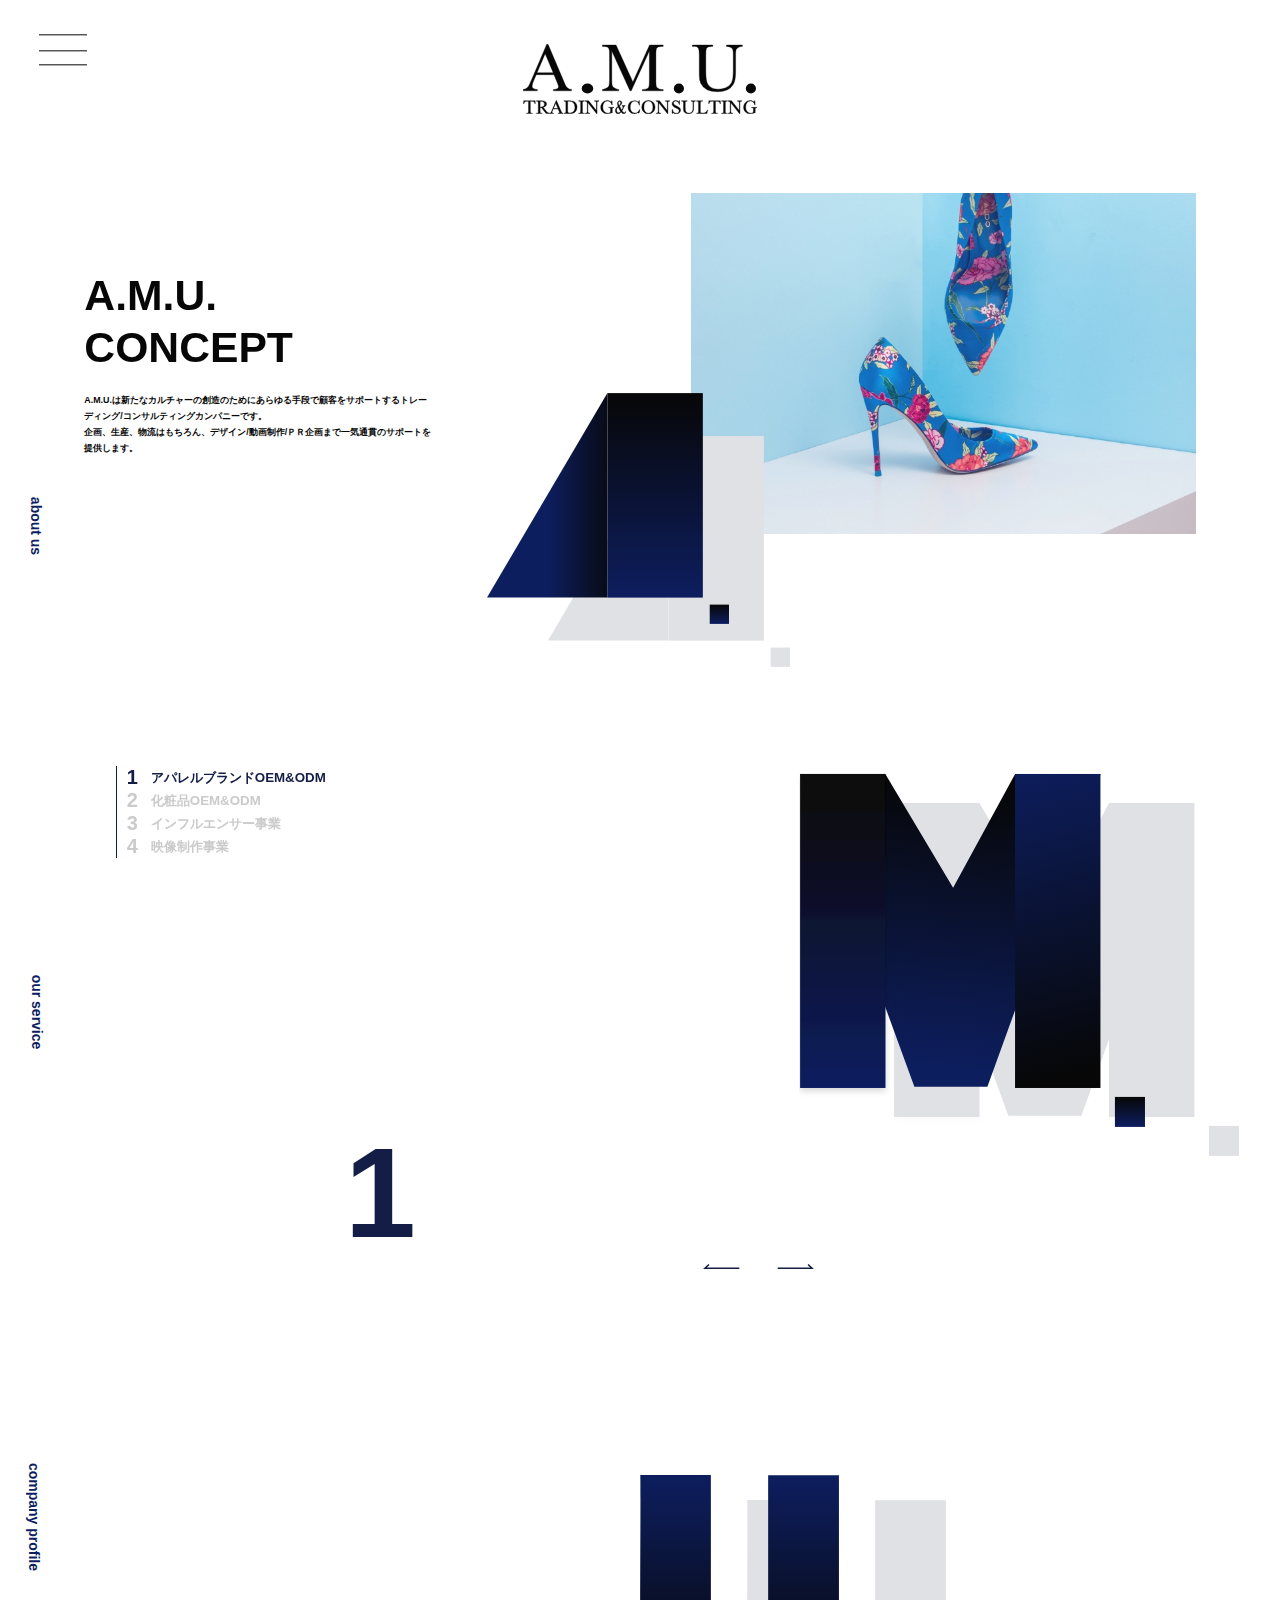
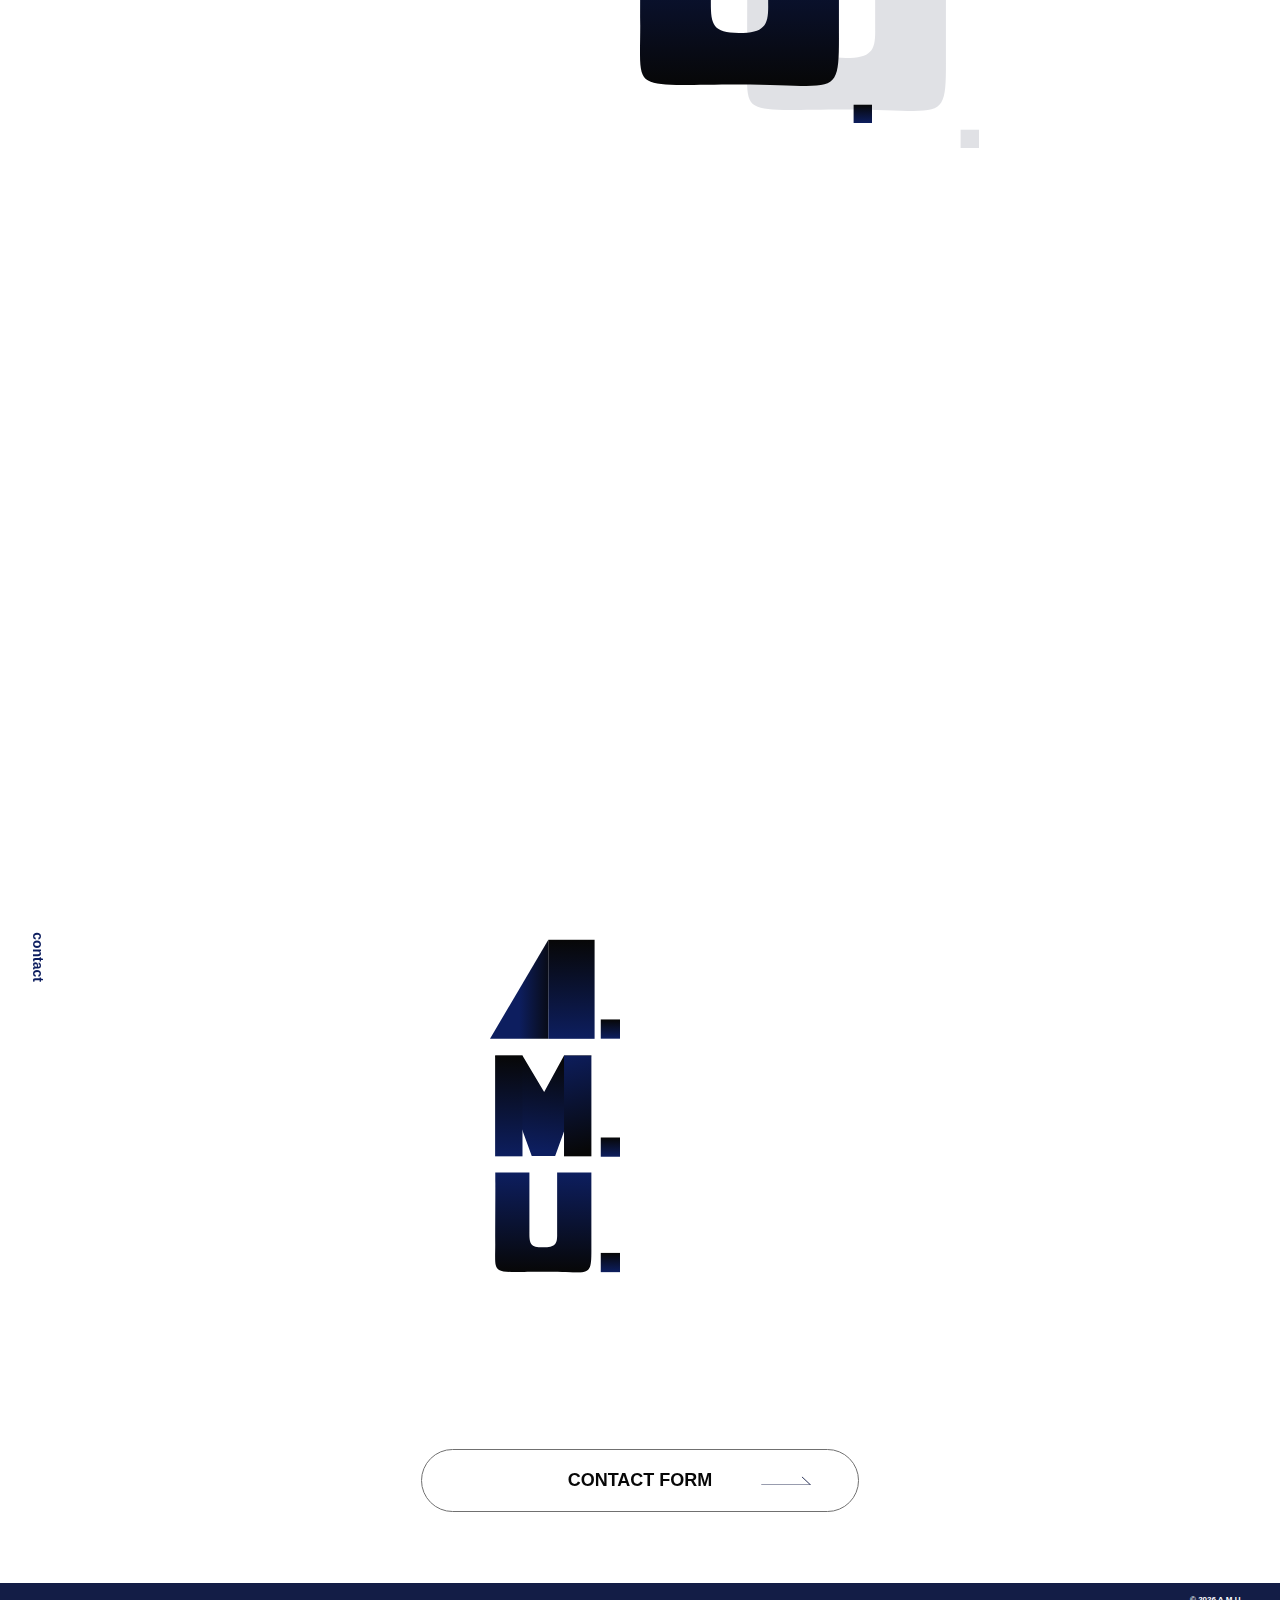
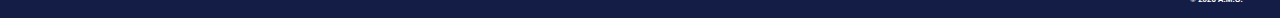
==== commit 19c3a1c5: "フォビコン、OGP作成" ====
--- a/index.html
+++ b/index.html
@@ -12,11 +12,11 @@
     <link rel="stylesheet" href="assets/css/style.css">
 
     <meta name="description" content="A.M.U.は新たなカルチャーの創造のためにあらゆる手段で顧客をサポートするトレーディング/コンサルティングカンパニーです。企画、生産、物流はもちろん、デザイン/動画制作/ＰＲ企画まで一気通貫のサポートを提供します。" />
-    <link rel="apple-touch-icon" sizes="180x180" href="asset/img/favicon/apple-touch-icon.png">
-    <link rel="icon" type="image/png" sizes="32x32" href="asset/img/favicon/favicon-32x32.png">
-    <link rel="icon" type="image/png" sizes="16x16" href="asset/img/favicon/favicon-16x16.png">
-    <link rel="manifest" href="asset/img/favicon/site.webmanifest">
-    <link rel="mask-icon" href="asset/img/favicon/safari-pinned-tab.svg" color="#000000">
+    <link rel="apple-touch-icon" sizes="180x180" href="assets/img/favicon/apple-touch-icon.png">
+    <link rel="icon" type="image/png" sizes="32x32" href="assets/img/favicon/favicon-32x32.png">
+    <link rel="icon" type="image/png" sizes="16x16" href="assets/img/favicon/favicon-16x16.png">
+    <link rel="manifest" href="assets/img/favicon/site.webmanifest">
+    <link rel="mask-icon" href="assets/img/favicon/safari-pinned-tab.svg" color="#000000">
     <meta name="msapplication-TileColor" content="#ffffff">
     <meta name="theme-color" content="#ffffff">
 
--- a/assets/css/application.css
+++ b/assets/css/application.css
@@ -5,6 +5,10 @@
     overflow-x: hidden;
 }
 
+*:focus {
+    outline: none;
+}
+
 body{
     overflow: hidden;
 }
@@ -62,14 +66,14 @@
     position: fixed;
     top: 0;
     left: 0;
-    padding-top: 2rem;
-    padding-left: 4rem;
+    padding-top: 5.15rem;
+    padding-left: 5.9rem;
     z-index: 10000;
 }
 
 #hamburger {
-    width: 11.2rem;
-    height: 9rem;
+    width: 7.2em;
+    height: 4.6rem;
     transition: all 1s ease-out;
     position: relative;
     z-index: 1;
@@ -81,7 +85,7 @@
     right: 50%;
     transform: translate(50%, 50%);
     bottom: 50%;
-    width: 7.2rem;
+    width: 100%;
     height: .1rem;
     background: #070707;
     transition: all 1s ease-out;
@@ -105,7 +109,7 @@
 } */
 
 #line1 {
-    top: 30%;
+    top: 0%;
 }
 
 #line2 {
@@ -113,7 +117,7 @@
 }
 
 #line3 {
-    bottom: 30%;
+    bottom: 0%;
 }
 
 .in{
@@ -133,7 +137,7 @@
 }
 
 .line_1 {
-    transform: translate(3rem, 1.75rem) rotate(-45deg);
+    transform: translate(3rem, 2.2rem) rotate(-45deg);
     top: 0;
 }
 
@@ -142,7 +146,7 @@
 }
 
 .line_3 {
-    transform: translate(3rem, -1.75rem) rotate(45deg);
+    transform: translate(3rem, -2.2rem) rotate(45deg);
     bottom: 0;
 }
 
@@ -257,12 +261,12 @@
     top: 50%;
     right: 4rem;
     transform: translateY(-50%);
-    background: url("../img/arrow.svg")no-repeat center center/contain;
+    background: url("../img/arrow.svg") no-repeat center center/contain;
     transition: all .2s ease-in-out;
 }
 
 #nav .nav_wrap .cta:hover::before{
-    background: url("../img/arrow_white.svg")no-repeat center center/contain;
+    background: url("../img/arrow_white.svg") no-repeat center center/contain;
     transition: all .3s ease-in-out;
     right: 2.5rem;
 }
@@ -351,37 +355,25 @@
     }
 
     header{
-        padding-top: 0;
+        padding-top: 1.25rem;
         padding-left: 1.25rem;
     }
     
     #hamburger {
-        width: 4.9rem;
-        height: 4rem;
+        width: 1.4rem;
+        height: 1.4rem;
     }
 
     .inner_line{
-        width: 1.4rem;
-    }
-
-    .inner_line::before, .inner_line:after{
-        width: 1.4rem;
-    }
-
-    .inner_line::before{
-        left: -2rem;
-    }
-
-    .inner_line::after{
-        right: -2rem;
+        width: 100%;
     }
 
     .line_1{
-        transform: translate(1rem, 1.7rem) rotate(-45deg);
+        transform: translate(1rem, .65rem) rotate(-45deg);
     }
 
     .line_3 {
-        transform: translate(1rem, .2rem) rotate(45deg);
+        transform: translate(1rem, -.65rem) rotate(45deg);
     }
 
     #nav .nav_wrap{
--- a/assets/css/style.css
+++ b/assets/css/style.css
@@ -98,6 +98,16 @@
     align-items: flex-end;
     position: relative;
     transition: all .5s ease-in-out;
+    opacity: 0;
+}
+
+
+#service .slider .slick-active{
+    opacity: 1;
+}
+
+#service .slider .slide02,#service .slider .slide03{
+    transform: translateY(3rem);
 }
 
 #service .slider .slide::before{
@@ -242,7 +252,7 @@
     font-weight: bold;
     color: #0D1E5F;
     display: none;
-    margin-top: 2rem;
+    margin-top: .5rem;
     transition: all .2s ease-in-out;
 }
 
@@ -537,6 +547,11 @@
         position: relative;
         flex-direction: column;
     }
+
+
+#service .slider .slide02,#service .slider .slide03{
+    transform: none;
+}
     
     #service .slider .slide::before{
         display: none;
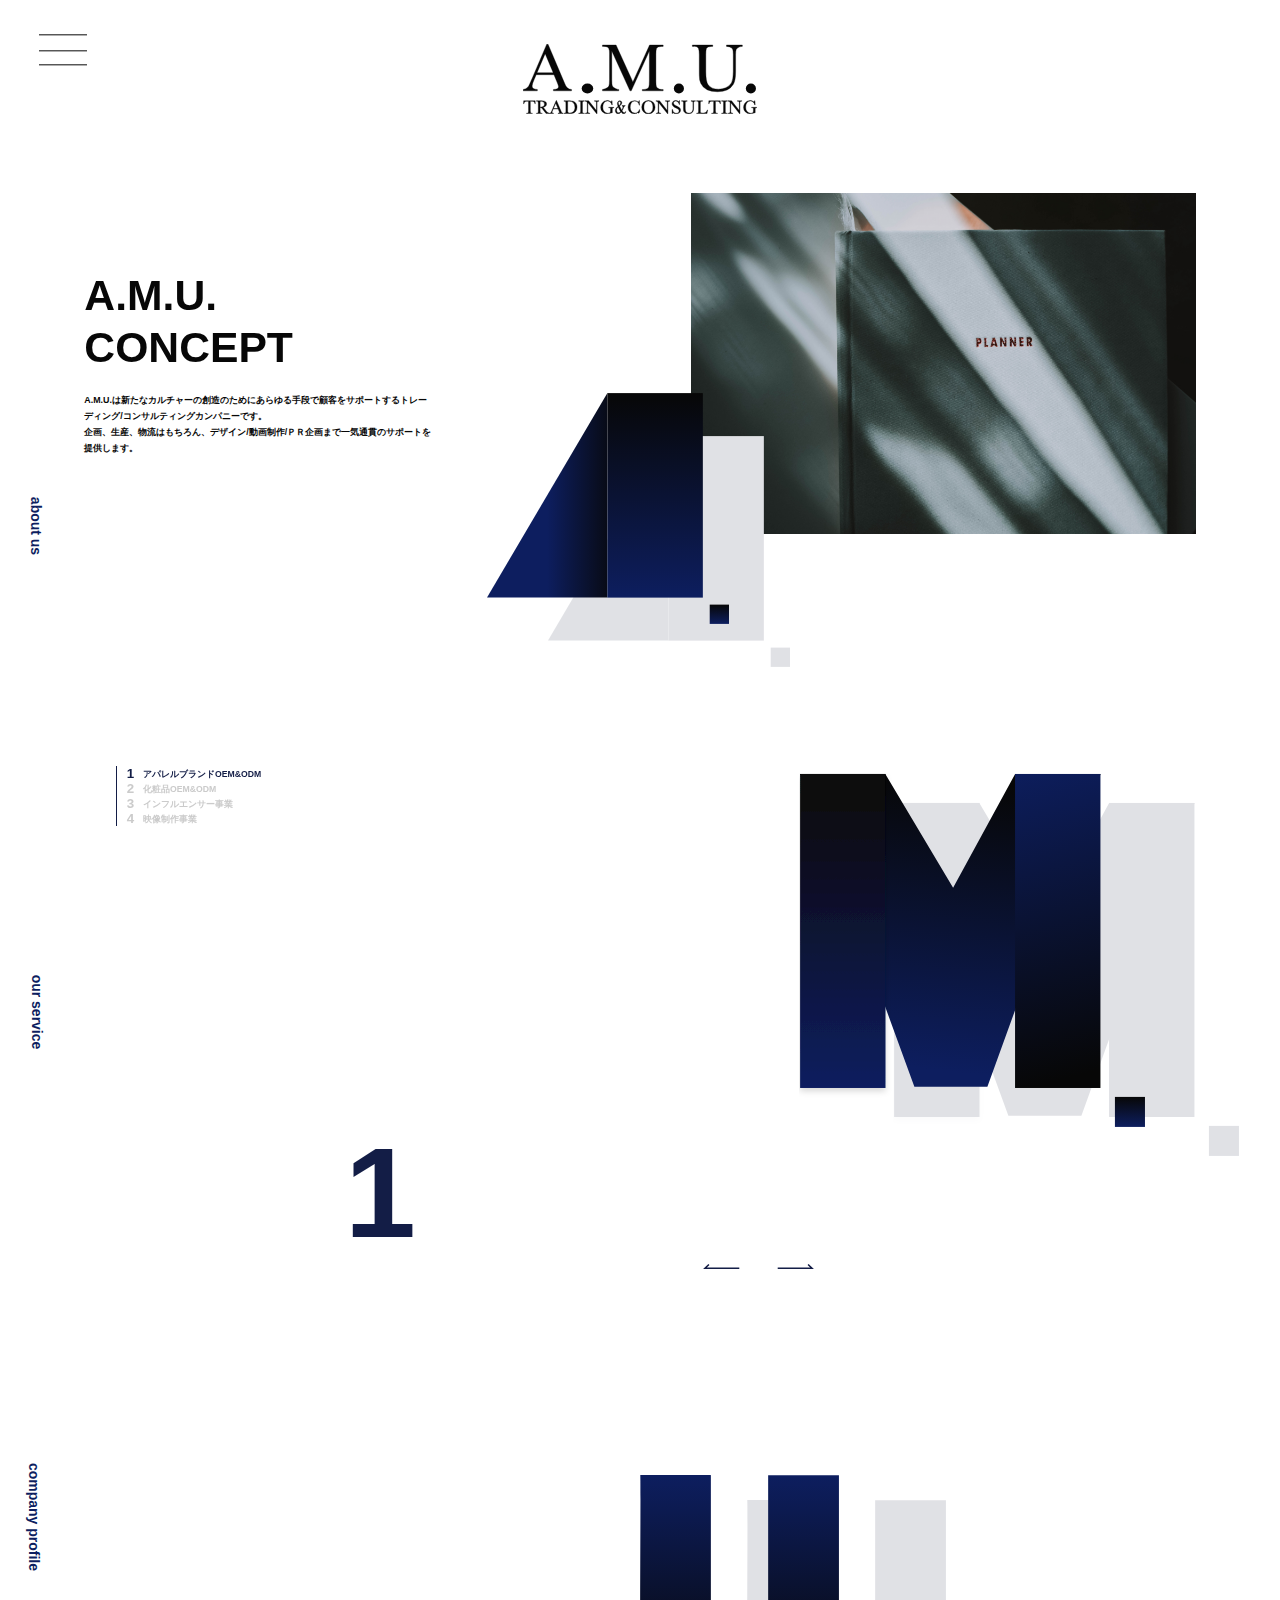
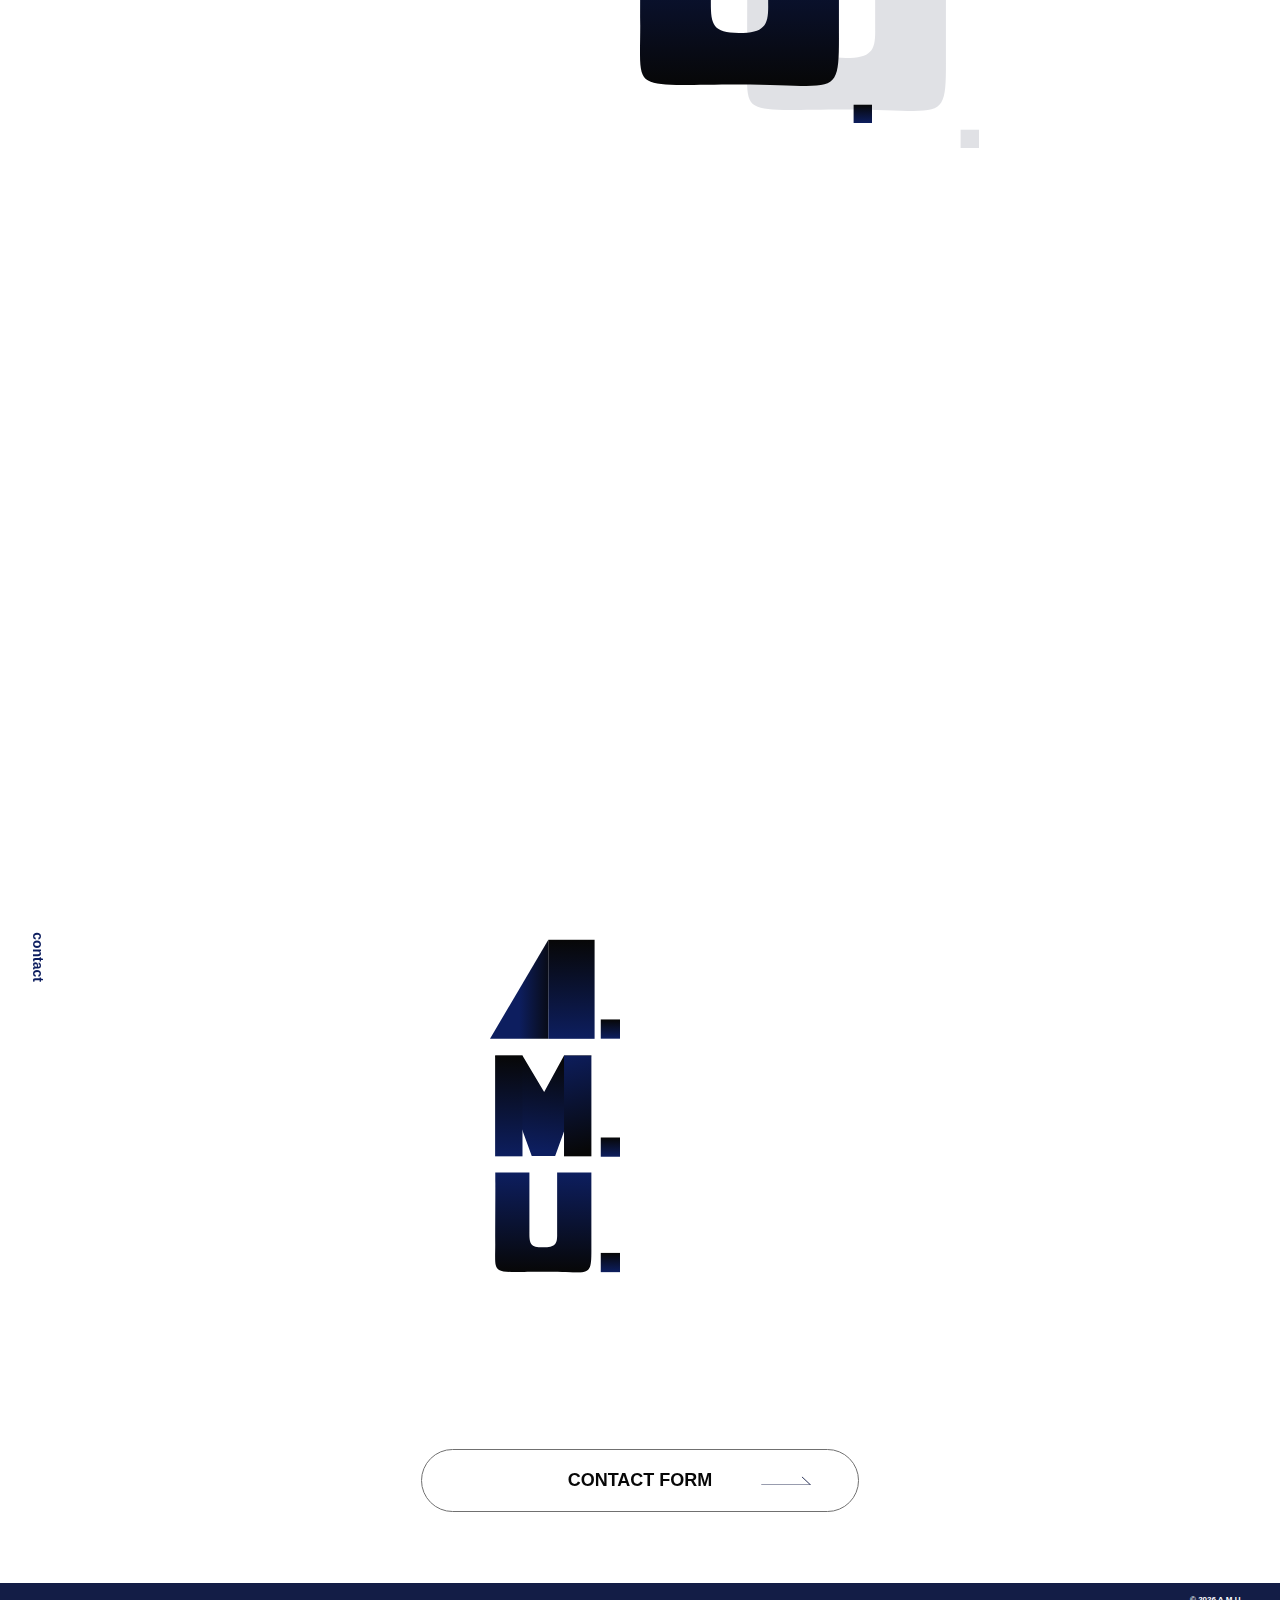
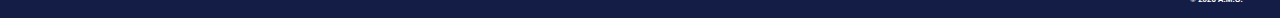
==== commit 77e872cf: "修正対応" ====
--- a/index.html
+++ b/index.html
@@ -26,14 +26,14 @@
     <meta property="og:description" content="A.M.U.は新たなカルチャーの創造のためにあらゆる手段で顧客をサポートするトレーディング/コンサルティングカンパニーです。企画、生産、物流はもちろん、デザイン/動画制作/ＰＲ企画まで一気通貫のサポートを提供します。" />
     <meta property="og:url" content="index.html" />
     <meta property="og:site_name" content="A.M.U.株式会社｜公式ホームページ" />
-    <meta property="og:image" content="https://wevies.net/manekineko/asset/img/OGP.jpg" />
-    <meta property="og:image:secure_url" content="https://wevies.net/manekineko/asset/img/OGP.jpg" />
+    <meta property="og:image" content="https://kai0806.github.io/amu/assets/img/OGP.jpg" />
+    <meta property="og:image:secure_url" content="https://kai0806.github.io/amu/assets/img/OGP.jpg" />
     <meta property="og:image:width" content="1200" />
     <meta property="og:image:height" content="630" />
     <meta name="twitter:card" content="summary_large_image" />
     <meta name="twitter:description" content="A.M.U.は新たなカルチャーの創造のためにあらゆる手段で顧客をサポートするトレーディング/コンサルティングカンパニーです。企画、生産、物流はもちろん、デザイン/動画制作/ＰＲ企画まで一気通貫のサポートを提供します。" />
     <meta name="twitter:title" content="A.M.U.株式会社｜公式ホームページ" />
-    <meta name="twitter:image" content="https://wevies.net/manekineko/asset/img/OGP.jpg" />
+    <meta name="twitter:image" content="https://kai0806.github.io/amu/assets/img/OGP.jpg" />
 
     <script src="https://ajax.googleapis.com/ajax/libs/jquery/3.6.0/jquery.min.js"></script>
 </head>
@@ -93,7 +93,11 @@
                             <br/>BRAND
                             <br/>OEM&ODM
                         </h2>
-                        <img data-aos="fade-left" data-aos-delay="100" data-aos-duration="500" data-aos-easing="ease-out" src="assets/img/slide001.jpg" alt="アパレルブランドOEM&ODM">
+                        <picture>
+                            <source srcset="assets/img/slide001.avif" type="image/avif">
+                            <source srcset="assets/img/slide001.webp" type="image/webp">
+                            <img data-aos="fade-left" data-aos-delay="100" data-aos-duration="500" data-aos-easing="ease-out" src="assets/img/slide001.jpg" alt="アパレルブランドOEM&ODM">
+                        </picture>
                     </div>
                     <div class="right">
                         <img class="pc_only" src="assets/img/service_symbol.svg" alt="アパレルブランドOEM&ODM">
@@ -108,11 +112,15 @@
                             <br/>BRAND
                             <br/>OEM&ODM
                         </h2>
-                        <img data-aos="fade-left" data-aos-delay="100" data-aos-duration="500" data-aos-easing="ease-out"  src="assets/img/slide002.jpg" alt="化粧品OEM&ODM">
+                        <picture>
+                            <source srcset="assets/img/slide002.avif" type="image/avif">
+                            <source srcset="assets/img/slide002.webp" type="image/webp">
+                            <img data-aos="fade-left" data-aos-delay="100" data-aos-duration="500" data-aos-easing="ease-out"  src="assets/img/slide002.jpg" alt="化粧品OEM&ODM">
+                        </picture>
                     </div>
                     <div class="right">
                         <img class="pc_only" src="assets/img/service_symbol.svg" alt="化粧品OEM&ODM">
-                        <p data-aos="fade-up" data-aos-duration="1000" data-aos-easing="ease-out">「D2Cブランド様をメインに、コンセプトヒアリングから製造、薬事チェックなども含めた総合的な支援が可能です。豊富な実績に基づいた「売れる」ためのものづくりを小ロットから可能にしています。」</p>
+                        <p data-aos="fade-up" data-aos-duration="1000" data-aos-easing="ease-out">D2Cブランド様をメインに、コンセプトヒアリングから製造、薬事チェックなども含めた総合的な支援が可能です。豊富な実績に基づいた「売れる」ためのものづくりを小ロットから可能にしています（300個〜など）</p>
                     </div>
                 </div>
 
@@ -123,7 +131,11 @@
                             <br/>ARRANGE
                             <br/>MENT
                         </h2>
-                        <img data-aos="fade-left" data-aos-delay="100" data-aos-duration="500" data-aos-easing="ease-out"  src="assets/img/slide003.jpg" alt="インフルエンサー事業">
+                        <picture>
+                            <source srcset="assets/img/slide003.avif" type="image/avif">
+                            <source srcset="assets/img/slide003.webp" type="image/webp">
+                            <img data-aos="fade-left" data-aos-delay="100" data-aos-duration="500" data-aos-easing="ease-out"  src="assets/img/slide003.jpg" alt="インフルエンサー事業">
+                        </picture>
                     </div>
                     <div class="right">
                         <img class="pc_only" src="assets/img/service_symbol.svg" alt="インフルエンサー事業">
@@ -138,7 +150,12 @@
                             <br/>CREATER
                             <br/>EDITER
                         </h2>
-                        <img data-aos="fade-left" data-aos-delay="100" data-aos-duration="500" data-aos-easing="ease-out"  src="assets/img/slide003.jpg" alt="映像制作事業">
+                        <picture>
+                            <source srcset="assets/img/slide004.avif" type="image/avif">
+                            <source srcset="assets/img/slide004.webp" type="image/webp">
+                            <img data-aos="fade-left" data-aos-delay="100" data-aos-duration="500" data-aos-easing="ease-out"  src="assets/img/slide004.jpg" alt="映像制作事業">
+                        </picture>
+                        
                     </div>
                     <div class="right">
                         <img class="pc_only" src="assets/img/service_symbol.svg" alt="映像制作事業">
@@ -202,7 +219,7 @@
                     <h3>主要取引先</h3>
                     <p>
                         株式会社yutori<span class="pc_inline">、</span><br class="sp_only"/>株式会社MOVE<span class="pc_inline">、</span><br class="sp_only"/>株式会社GIVIN
-                        <br/>コミュニティクリエーション株式会社<span class="pc_inline">、</span><br class="sp_only"/>AnyMind Group株式会社
+                        <br/>コミュニティクリエーション株式会社
                     </p>
                 </div>
             </div>
--- a/assets/css/style.css
+++ b/assets/css/style.css
@@ -178,7 +178,7 @@
 }
 
 .slick-dots li button:before{
-    font-size: 3rem;
+    font-size: 2rem;
     font-weight: bold;
     color: #CBCBCB;
     font-family: "Hiragino Sans W3", "Hiragino Kaku Gothic ProN", "ヒラギノ角ゴ ProN W3", "メイリオ", "Meiryo", "ＭＳ Ｐゴシック", "MS PGothic", sans-serif, "HGGothicE";
@@ -199,7 +199,7 @@
 }
 
 .slick-dots li button:after{
-    font-size: 2rem;
+    font-size: 1.3rem;
     font-weight: bold;
     color: #CBCBCB;
     vertical-align: text-bottom;
